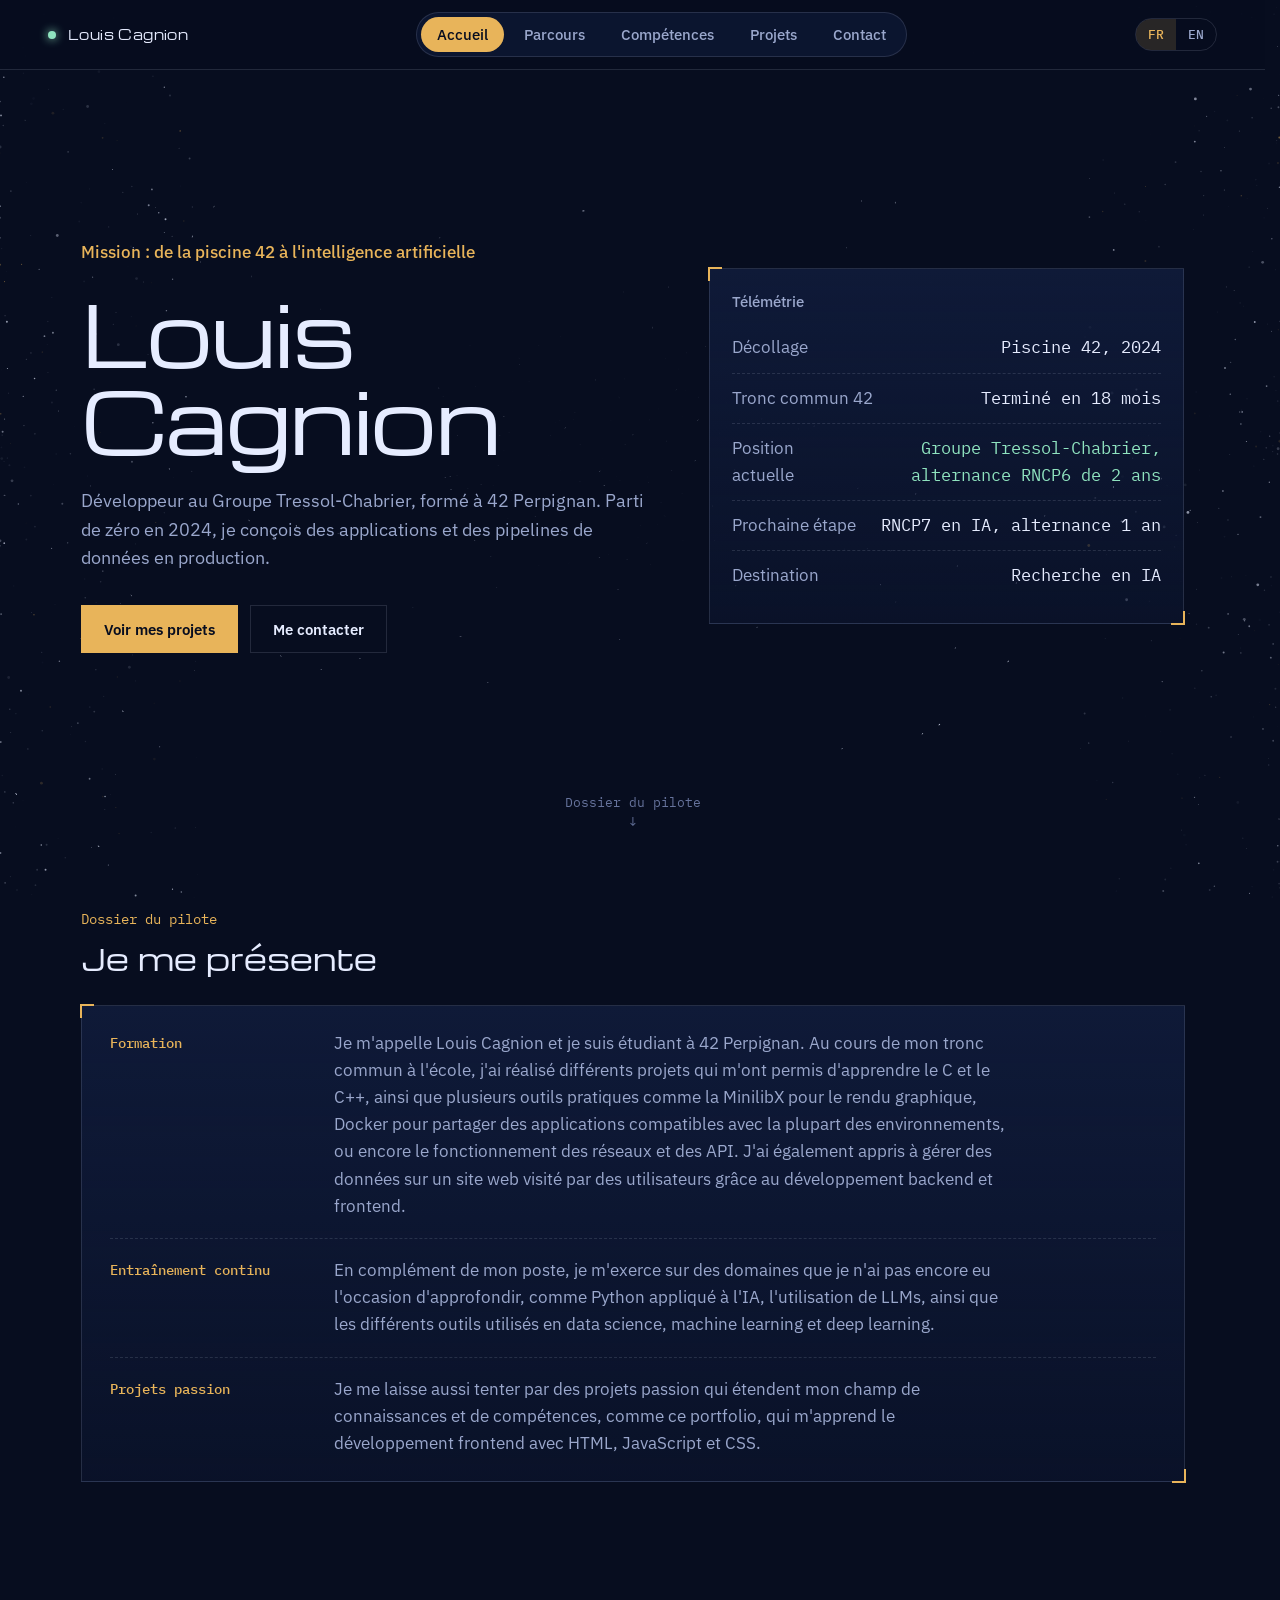
==== index.html @ b337ce07 "Show an error when the site's JavaScript modules fail to load The crash test of S5b found the page s" ====
<!DOCTYPE html>
<html lang="fr">
<head>
    <meta charset="UTF-8">
    <meta name="viewport" content="width=device-width, initial-scale=1.0">
    <title>Louis Cagnion Portfolio</title>
    <meta name="description" content="Portfolio de Louis Cagnion, développeur au Groupe Tressol-Chabrier formé à 42 Perpignan : parcours, compétences, projets et contact.">
    <link rel="icon" href="assets/favicon.svg" type="image/svg+xml">
    <link rel="preconnect" href="https://fonts.googleapis.com">
    <link rel="preconnect" href="https://fonts.gstatic.com" crossorigin>
    <link rel="stylesheet"
        href="https://fonts.googleapis.com/css2?family=Michroma&family=IBM+Plex+Sans:wght@400;500;600&family=IBM+Plex+Mono:wght@400;500;600;700&display=swap">
    <link rel="stylesheet" href="css/tokens.css">
    <link rel="stylesheet" href="css/layout.css">
    <link rel="stylesheet" href="css/home.css">
</head>
<script src="js/boot-guard.js" defer></script>
<script type="module" src="js/main.js" defer></script>
<body>
    <canvas id="sky" aria-hidden="true"></canvas>
    <header class="bar">
        <a class="brand" href="#home" data-go="home">
            <i aria-hidden="true"></i>Louis Cagnion
        </a>
        <nav class="nav" aria-label="Sections"></nav>
        <div class="lang" role="group" aria-label="Langue">
            <button type="button" data-lang="fr" aria-pressed="true">FR</button>
            <button type="button" data-lang="en" aria-pressed="false">EN</button>
        </div>
    </header>
    <section class="status-screen" id="status" data-state="loading" role="status"
        aria-live="polite">
        <div class="status hud">
            <h2 id="status-title" tabindex="-1">Louis Cagnion</h2>
            <p id="status-message">Tentative de connexion avec le pilote…</p>
            <noscript>
                <p>
                    Ce portfolio a besoin de JavaScript pour s'afficher : active-le, puis
                    recharge la page.
                </p>
            </noscript>
            <div class="status-bar" aria-hidden="true"><i></i></div>
            <div class="status-actions">
                <button type="button" class="btn primary" data-action="retry">
                    Réessayer
                </button>
                <button type="button" class="btn" data-action="switch-lang">
                    Voir le site en anglais
                </button>
            </div>
        </div>
        <template data-lang="fr">
            <p data-key="loading">Tentative de connexion avec le pilote…</p>
            <p data-key="errors.title">
                Le centre de contrôle n'a pas pu établir la connexion avec le pilote
            </p>
            <p data-key="errors.network">
                L'intrication quantique devait être instantanée, mais quelqu'un a regardé le
                pilote et tout s'est effondré. Vérifie ta connexion, puis réessaie.
            </p>
            <p data-key="errors.timeout">
                Le délai de chargement est dépassé. Réessaie dans un instant.
            </p>
            <p data-key="errors.http">
                Nos particules intriquées se sont emmêlées : le pilote a reçu un chat à la fois
                mort et vivant au lieu du site (code {status}).
            </p>
            <p data-key="errors.json">Le fichier de contenu est invalide (JSON illisible).</p>
            <p data-key="errors.schema">
                Le contenu est incomplet : le champ {path} est manquant ou invalide.
            </p>
            <p data-key="errors.unexpected">
                L'intrication quantique a tenté de se faire avec les particules d'une autre
                ligne temporelle. Réessaie.
            </p>
            <p data-key="errors.boot">L'intrication quantique s'est rompue.</p>
            <p data-key="errors.retry">Réessayer</p>
            <p data-key="errors.langSwitch">Voir le site en anglais</p>
        </template>
        <template data-lang="en">
            <p data-key="loading">Attempting to connect with the pilot…</p>
            <p data-key="errors.title">
                Mission control could not establish the connection with the pilot
            </p>
            <p data-key="errors.network">
                Quantum entanglement was supposed to be instant, but someone looked at the
                pilot and everything collapsed. Check your connection, then try again.
            </p>
            <p data-key="errors.timeout">Loading timed out. Try again in a moment.</p>
            <p data-key="errors.http">
                Our entangled particles got tangled up: the pilot received a cat both dead and
                alive instead of the site (code {status}).
            </p>
            <p data-key="errors.json">The content file is invalid (unreadable JSON).</p>
            <p data-key="errors.schema">
                The content is incomplete: the field {path} is missing or invalid.
            </p>
            <p data-key="errors.unexpected">
                Quantum entanglement tried to form with particles from another timeline.
                Try again.
            </p>
            <p data-key="errors.boot">Quantum entanglement has been broken.</p>
            <p data-key="errors.retry">Retry</p>
            <p data-key="errors.langSwitch">View the site in French</p>
        </template>
    </section>
    <main>
        <section class="view" id="home"></section>
        <section class="view" id="journey"></section>
        <section class="view" id="skills"></section>
        <section class="view" id="projects"></section>
        <section class="view" id="contact"></section>
    </main>
    <div class="flash" aria-hidden="true"></div>
    <nav class="tabbar" aria-label="Sections"></nav>
    <div class="sheet-bg" id="sheetBg" hidden></div>
    <aside class="sheet" id="sheet" role="dialog" aria-modal="true" aria-labelledby="sTitle"
        hidden inert>
        <button type="button" class="close" id="close" aria-label="Fermer">&#215;</button>
        <span class="cat" id="sCat"></span>
        <h3 id="sTitle"></h3>
        <ul class="tags" id="sTags"></ul>
        <div class="body" id="sBody"></div>
    </aside>
    <svg class="lens" width="0" height="0" aria-hidden="true" focusable="false">
        <filter id="fov" x="0" y="0" width="1" height="1" primitiveUnits="objectBoundingBox"
            color-interpolation-filters="sRGB">
            <feImage id="fovMap" x="0" y="0" width="1" height="1" preserveAspectRatio="none"
                result="map"/>
            <feDisplacementMap id="fovDisp" in="SourceGraphic" in2="map" scale="0"
                xChannelSelector="R" yChannelSelector="G"/>
        </filter>
    </svg>
</body>
</html>
---- css/tokens.css ----
/*
Jetons de design du site : seule source des couleurs, polices, rayons, empilements, ombres,
courbes et durées des feuilles de style. Valeurs relevées dans la maquette validée
(docs/design-checklist.md, section 1).
*/

:root {
  /* ───── Couleurs ───── */
  --void: #070d1f;
  --panel: #0f1a38;
  --line: rgba(220, 230, 255, 0.13);
  --text: #e6ecff;
  --dim: #9aa7cc;
  --faint: #66739c;
  --accent: #e8b45a;
  --accent-ink: #070d1f;
  --accent-soft: rgba(232, 180, 90, 0.15);
  --accent-hover: #f6d08f;
  --accent-edge: rgba(232, 180, 90, 0.55);
  --live: #8fe3bf;
  --star: 230, 236, 255;
  --scrim: rgba(0, 0, 0, 0.55);

  /* ───── Couleurs de décor ───── */
  --label-bg: rgba(9, 16, 38, 0.92);
  --orbit: rgba(220, 230, 255, 0.12);
  --link: rgba(230, 236, 255, 0.24);
  --link-sel: rgba(230, 236, 255, 0.35);
  --trail: #ffc56b;
  --groove: rgba(70, 45, 10, 0.35);
  --groove-lit: rgba(255, 235, 180, 0.85);
  --engrave: rgba(80, 52, 14, 0.75);
  --engrave-text: rgba(80, 52, 14, 0.85);
  --arc-ink: #3b2507;
  --arc-halo: rgba(255, 240, 200, 0.55);
  --lava: #ff7a2a;

  /* ───── Polices ───── */
  --display: "Michroma", system-ui, sans-serif;
  --sans: "IBM Plex Sans", system-ui, sans-serif;
  --mono: "IBM Plex Mono", ui-monospace, monospace;

  /* ───── Espacements et rayons (--bar-h : repli, remplacé par la hauteur mesurée) ───── */
  --gutter: clamp(16px, 4vw, 48px);
  --content-max: 1200px;
  --bar-h: 61px;
  --radius-pill: 999px;
  --radius-tabbar: 22px;
  --radius-tab: 16px;
  --radius-label: 4px;

  /* ───── Empilement (--z-status : écran de chargement, entre le contenu et le saut) ───── */
  --z-sky: 0;
  --z-main: 1;
  --z-status: 2;
  --z-warp: 3;
  --z-flash: 4;
  --z-bar: 5;
  --z-tabbar: 6;
  --z-scrim: 20;
  --z-sheet: 21;

  /* ───── Ombres et flous ───── */
  --blur: 12px;
  --blur-strong: 14px;
  --shadow-disc: 0 20px 40px rgba(0, 0, 0, 0.6);
  --glow-disc: 0 0 18px rgba(232, 180, 90, 0.45);
  --glow-ship: 0 0 4px rgba(232, 180, 90, 0.6);
  --glow-stop: 0 0 6px rgba(232, 180, 90, 0.55);
  --glow-planet: 0 0 8px rgba(232, 180, 90, 0.8);
  --glow-sun: 0 0 10px rgba(232, 180, 90, 0.6);
  --glow-live: 0 0 10px var(--live);

  /* ───── Courbes et durées ───── */
  --ease-inout: cubic-bezier(.65, 0, .35, 1);
  --ease-out: cubic-bezier(.2, .8, .2, 1);
  --ease-in: cubic-bezier(.5, 0, .75, .4);
  --dur-fast: 0.2s;
  --dur: 0.3s;
  --dur-slow: 0.5s;
  --dur-link: 0.25s;
  --dur-sheet: 0.45s;
  --dur-height: 0.7s;
  --dur-warp-in: 0.55s;
  --dur-warp-out: 0.45s;
  --dur-sweep: 1.4s;
  --dur-blink: 2.4s;
}
---- css/layout.css ----
/*
Mise en page commune : base, barre (marque, pilule, bascule de langue), rubriques, panneau HUD,
boutons, liens en ligne, écran de chargement et d'erreur, barre d'onglets du bas, ciel, flash
et saut en hyperespace.
Valeurs : maquette validée (docs/design/prototype/prototype.template.html) et variante Console
de docs/design/prototype/status-variants.html. Points de rupture : BREAKPOINTS de
js/core/dom.js.
*/

/* ───── Base ───── */
*,
*::before,
*::after {
  box-sizing: border-box;
}

html {
  scrollbar-gutter: stable;
  scroll-padding-top: calc(var(--bar-h) + 8px);
  scroll-padding-bottom: 88px;
}

body {
  margin: 0;
  background: var(--void);
  color: var(--text);
  font-family: var(--sans);
  font-size: 1.0625rem;
  line-height: 1.6;
}

:focus-visible {
  outline: 2px solid var(--accent);
  outline-offset: 3px;
}

h1 {
  font-family: var(--display);
  font-weight: 400;
  font-size: clamp(2.3rem, 6.6vw, 5.2rem);
  line-height: 1.04;
  letter-spacing: -0.01em;
  margin: 0 0 26px;
}

h2 {
  font-family: var(--display);
  font-weight: 400;
  font-size: clamp(1.3rem, 3vw, 1.9rem);
  margin: 56px 0 8px;
  overflow-wrap: break-word;
}

/* ───── Barre du haut ───── */
.bar {
  position: sticky;
  top: 0;
  z-index: var(--z-bar);
  display: flex;
  align-items: center;
  justify-content: space-between;
  gap: 24px;
  padding: 12px var(--gutter);
  background: color-mix(in srgb, var(--void) 82%, transparent);
  backdrop-filter: blur(var(--blur));
  -webkit-backdrop-filter: blur(var(--blur));
  border-bottom: 1px solid var(--line);
}

.brand {
  display: flex;
  align-items: center;
  gap: 12px;
  font-family: var(--display);
  font-size: 0.82rem;
  color: var(--text);
  text-decoration: none;
  letter-spacing: 0.03em;
}

.brand i {
  width: 8px;
  height: 8px;
  border-radius: 50%;
  background: var(--live);
  box-shadow: var(--glow-live);
  animation: blink var(--dur-blink) infinite;
}

@keyframes blink {
  50% {
    opacity: 0.35;
  }
}

/* Pilule : la pastille .pill glisse sous l'onglet actif (mesuré par js/ui/nav.js). */
.nav {
  position: relative;
  display: flex;
  gap: 4px;
  padding: 4px;
  border: 1px solid var(--line);
  border-radius: var(--radius-pill);
  background: color-mix(in srgb, var(--panel) 70%, transparent);
}

.nav button {
  position: relative;
  z-index: 1;
  border: 0;
  background: none;
  color: var(--dim);
  font: 500 0.92rem var(--sans);
  padding: 8px 16px;
  border-radius: var(--radius-pill);
  cursor: pointer;
  transition: color var(--dur);
}

@media (hover: hover) {
  .nav button:hover {
    color: var(--text);
  }
}

.nav button[aria-current="page"] {
  color: var(--accent-ink);
}

.nav .pill {
  position: absolute;
  top: 4px;
  bottom: 4px;
  border-radius: var(--radius-pill);
  background: var(--accent);
  transition: left var(--dur-slow) var(--ease-inout), width var(--dur-slow) var(--ease-inout);
}

.lang {
  display: flex;
  border: 1px solid var(--line);
  border-radius: var(--radius-pill);
  overflow: hidden;
}

.lang button {
  border: 0;
  background: none;
  color: var(--dim);
  font: 500 0.8rem var(--mono);
  padding: 7px 12px;
  cursor: pointer;
  transition: color var(--dur);
}

/* Le groupe rogne son contenu (overflow: hidden) : l'anneau de focus passe à l'intérieur. */
.lang button:focus-visible {
  outline-offset: -3px;
}

@media (hover: hover) {
  .lang button:hover {
    color: var(--text);
  }
}

.lang button[aria-pressed="true"] {
  background: var(--accent-soft);
  color: var(--accent);
}

/* ───── Rubriques ───── */
main {
  position: relative;
  z-index: var(--z-main);
  max-width: var(--content-max);
  margin: 0 auto;
  padding: 0 var(--gutter) 120px;
}

.view {
  display: none;
}

/* flow-root : la marge haute du premier enfant ne fusionne plus avec celle de la rubrique,
elle reste la même au repos et pendant le saut (rubrique en position: absolute). */
.view.on {
  display: flow-root;
}

.lede {
  color: var(--dim);
  margin: 0 0 28px;
  max-width: 60ch;
}

.body,
.lede {
  overflow-wrap: anywhere;
}

.body strong {
  color: var(--text);
  font-weight: 600;
}

.body a,
.lede a {
  color: var(--accent);
  text-decoration: none;
  background: linear-gradient(currentColor, currentColor) 0 100% / 100% 1px no-repeat;
  padding-bottom: 1px;
  transition: background-size var(--dur-link), color var(--dur-fast);
}

.body a:focus-visible,
.lede a:focus-visible {
  background-size: 100% 2px;
  color: var(--accent-hover);
}

@media (hover: hover) {
  .body a:hover,
  .lede a:hover {
    background-size: 100% 2px;
    color: var(--accent-hover);
  }
}

/* ───── Panneau HUD : deux coins or, en haut à gauche et en bas à droite ───── */
.hud {
  position: relative;
  border: 1px solid var(--line);
  background: linear-gradient(var(--panel), color-mix(in srgb, var(--panel) 40%, transparent));
}

.hud::before,
.hud::after {
  content: "";
  position: absolute;
  width: 14px;
  height: 14px;
  border: 2px solid var(--accent);
  pointer-events: none;
}

.hud::before {
  top: -2px;
  left: -2px;
  border-right: 0;
  border-bottom: 0;
}

.hud::after {
  bottom: -2px;
  right: -2px;
  border-left: 0;
  border-top: 0;
}

/* ───── Boutons ───── */
.btn {
  padding: 13px 22px;
  font: 600 0.95rem var(--sans);
  border: 1px solid var(--line);
  color: var(--text);
  background: none;
  cursor: pointer;
  transition: border-color var(--dur-fast), transform var(--dur-fast);
  overflow-wrap: break-word;
}

.btn.primary {
  background: var(--accent);
  border-color: var(--accent);
  color: var(--accent-ink);
}

@media (hover: hover) {
  .btn:hover {
    transform: translateY(-2px);
  }

  .btn:not(.primary):hover {
    border-color: var(--accent);
  }
}

.btn:active {
  transform: translateY(0);
}

.btn:not(.primary):active {
  border-color: var(--accent);
}

/* ───── Chargement et erreur (#status) : visible avant le JS, masqué une fois prêt ───── */
.status-screen {
  position: fixed;
  inset: var(--bar-h) 0 0;
  z-index: var(--z-status);
  display: grid;
  place-items: center;
  padding: 24px 0;
  overflow-y: auto;
  background: var(--void);
}

.status-screen[data-state="ready"] {
  display: none;
}

body:has(> .status-screen:not([data-state="ready"])) :is(.nav, .tabbar) {
  visibility: hidden;
}

.status {
  width: min(34rem, 100% - 2 * var(--gutter));
  padding: 28px;
}

.status :is(h2, h3) {
  font: 400 1.15rem var(--display);
  margin: 0 0 10px;
  overflow-wrap: break-word;
}

.status p {
  color: var(--dim);
  margin: 0;
  overflow-wrap: anywhere;
}

.status code {
  font-family: var(--mono);
  color: var(--text);
}

.status-bar {
  position: relative;
  height: 3px;
  margin-top: 18px;
  overflow: hidden;
  background: var(--line);
}

.status-bar i {
  position: absolute;
  inset: 0;
  width: 35%;
  background: var(--accent);
  animation: sweep var(--dur-sweep) var(--ease-inout) infinite;
}

[data-state="error"] .status-bar i {
  width: 100%;
  animation: none;
  background: repeating-linear-gradient(90deg, var(--accent) 0 14px, transparent 14px 22px);
  opacity: 0.55;
}

@keyframes sweep {
  from {
    transform: translateX(-100%);
  }

  to {
    transform: translateX(290%);
  }
}

.status-actions {
  display: flex;
  flex-wrap: wrap;
  gap: 12px;
  margin-top: 22px;
}

[data-state="loading"] .status-actions {
  display: none;
}

.status-actions .btn {
  min-height: 44px;
  padding-top: 11px;
  padding-bottom: 11px;
}

/* Panneau « contenu indisponible » d'une rubrique : à 32 px du chapeau (sa marge haute
l'emporte sur celle du chapeau) et jamais plus large que la colonne. */
.view .status {
  width: min(34rem, 100%);
  margin: 32px 0 0;
}

/* Sans JavaScript : seul le message du <noscript> reste ; la bascule, inerte, disparaît. */
@media (scripting: none) {
  #status-message,
  .status-bar,
  .lang {
    display: none;
  }
}

/* ───── Barre d'onglets du bas (880 px et moins, à la place de la pilule) ───── */
.tabbar {
  display: none;
}

@media (max-width: 55em) {
  .nav {
    display: none;
  }

  .tabbar {
    display: grid;
    grid-template-columns: repeat(5, 1fr);
    position: fixed;
    left: 10px;
    right: 10px;
    bottom: 10px;
    z-index: var(--z-tabbar);
    padding: 6px;
    border-radius: var(--radius-tabbar);
    border: 1px solid var(--line);
    background: color-mix(in srgb, var(--panel) 90%, transparent);
    backdrop-filter: blur(var(--blur-strong));
    -webkit-backdrop-filter: blur(var(--blur-strong));
  }

  .tabbar button {
    display: grid;
    justify-items: center;
    gap: 2px;
    border: 0;
    background: none;
    color: var(--dim);
    font: 500 0.68rem var(--sans);
    padding: 6px 0;
    border-radius: var(--radius-tab);
    cursor: pointer;
    transition: color var(--dur);
  }

  .tabbar svg {
    width: 20px;
    height: 20px;
  }

  .tabbar button[aria-current="page"] {
    color: var(--accent);
    background: var(--accent-soft);
  }
}

@media (max-width: 55em) and (hover: hover) {
  .tabbar button:not([aria-current="page"]):hover {
    color: var(--text);
  }
}

/* ───── Ciel (js/ui/starfield.js) et flash du saut ───── */
#sky {
  position: fixed;
  inset: 0;
  z-index: var(--z-sky);
  width: 100%;
  height: 100%;
}

.flash {
  position: fixed;
  inset: 0;
  z-index: var(--z-flash);
  pointer-events: none;
  opacity: 0;
  background: radial-gradient(circle, rgba(var(--star), 0.22), transparent 60%);
  transition: opacity var(--dur);
}

.flash.on {
  opacity: 1;
}

.lens {
  position: absolute;
}

/* ───── Saut en hyperespace (js/core/router.js) : main devient une scène fixe, courbée par
#fov ; les deux rubriques y gardent leur place à l'écran (--warp-* mesurées) ───── */
html[data-warp] main {
  position: fixed;
  inset: 0;
  z-index: var(--z-warp);
  max-width: none;
  margin: 0;
  padding: 0;
  overflow: hidden;
  pointer-events: none;
  filter: url(#fov);
}

html[data-warp] main > .view.on {
  --top: var(--bar-h);
  position: absolute;
  top: var(--top);
  left: var(--warp-left);
  width: var(--warp-width);
  transform-origin: calc(var(--warp-cx) - var(--warp-left)) calc(var(--warp-cy) - var(--top));
}

html[data-warp] main > .view.leave {
  --top: var(--warp-top);
}

/* Saut avant : la rubrique de départ passe devant, celle d'arrivée grandit depuis le fond. */
html[data-warp="forward"] .view.leave {
  z-index: 2;
  animation: warp-out-forward var(--dur-warp-out) var(--ease-in) both;
}

html[data-warp="forward"] .view.enter {
  z-index: 1;
  animation: warp-in-forward var(--dur-warp-in) var(--ease-out) var(--dur-warp-out) both;
}

/* Saut arrière : la rubrique de départ recule, celle d'arrivée arrive de devant. */
html[data-warp="backward"] .view.leave {
  z-index: 1;
  animation: warp-out-backward var(--dur-warp-out) var(--ease-in) both;
}

html[data-warp="backward"] .view.enter {
  z-index: 2;
  animation: warp-in-backward var(--dur-warp-in) var(--ease-out) var(--dur-warp-out) both;
}

@keyframes warp-out-forward {
  to {
    opacity: 0;
    transform: scale(1.7);
  }
}

@keyframes warp-in-forward {
  from {
    opacity: 0;
    transform: scale(0.55);
  }
}

@keyframes warp-out-backward {
  to {
    opacity: 0;
    transform: scale(0.55);
  }
}

@keyframes warp-in-backward {
  from {
    opacity: 0;
    transform: scale(1.7);
  }
}

/* ───── Mouvement réduit : ni boucle décorative ni transition ───── */
@media (prefers-reduced-motion: reduce) {
  *,
  *::before,
  *::after {
    animation: none !important;
    transition: none !important;
  }
}
---- css/home.css ----
/*
Accueil : mission, nom, accroche, appels, télémétrie, repère du dossier et dossier du pilote.
Valeurs : maquette validée (docs/design/prototype/prototype.template.html:63-95 et 300-302).
Les titres, .btn et .hud viennent de css/layout.css. Chargée après lui par index.html.
*/

/* ───── Accueil : deux colonnes, une seule à 880 px et moins ───── */
.hero {
  display: grid;
  grid-template-columns: minmax(0, 1.1fr) minmax(0, 0.9fr);
  gap: 48px;
  align-items: center;
  min-height: calc(100vh - 180px);
  padding-top: 32px;
}

@media (max-width: 55em) {
  .hero {
    grid-template-columns: minmax(0, 1fr);
    min-height: auto;
    gap: 32px;
  }
}

.mission {
  color: var(--accent);
  font-weight: 500;
  margin: 0 0 22px;
  overflow-wrap: anywhere;
}

.hero h1 {
  overflow-wrap: anywhere;
}

.pitch {
  max-width: 33em;
  color: var(--dim);
  font-size: 1.12rem;
  margin: 0 0 32px;
  overflow-wrap: anywhere;
}

.ctas {
  display: flex;
  flex-wrap: wrap;
  gap: 12px;
}

/* ───── Télémétrie ───── */
.telemetry {
  padding: 22px;
}

.telemetry h3 {
  font: 500 0.95rem var(--sans);
  color: var(--dim);
  margin: 0 0 12px;
  overflow-wrap: anywhere;
}

.rows {
  margin: 0;
}

.rows div {
  display: flex;
  justify-content: space-between;
  gap: 16px;
  padding: 11px 0;
  border-bottom: 1px dashed var(--line);
}

.rows div:last-child {
  border-bottom: 0;
}

.rows dt {
  color: var(--dim);
  max-width: 50%;
  overflow-wrap: break-word;
}

.rows dd {
  min-width: 0;
  margin: 0;
  font-family: var(--mono);
  text-align: right;
  overflow-wrap: anywhere;
}

.rows dd.live {
  color: var(--live);
}

/* ───── Repère : invite à défiler, s'efface quand le dossier est à l'écran ───── */
.cue {
  display: flex;
  flex-direction: column;
  align-items: center;
  gap: 2px;
  width: max-content;
  max-width: 100%;
  margin: 4px auto 0;
  text-align: center;
  overflow-wrap: anywhere;
  color: var(--faint);
  font: 400 0.8rem var(--mono);
  text-decoration: none;
  transition: color var(--dur-fast), opacity 0.4s, visibility 0s;
}

.cue.gone {
  opacity: 0;
  visibility: hidden;
  transition: opacity 0.4s, visibility 0s 0.4s;
}

.cue span {
  animation: cue 2s ease-in-out infinite;
}

@keyframes cue {
  50% {
    transform: translateY(4px);
  }
}

@media (hover: hover) {
  .cue:hover {
    color: var(--accent);
  }
}

.cue:focus-visible {
  color: var(--accent);
}

/* ───── Dossier du pilote : intitulé à gauche, texte à droite (une colonne à 700 px) ───── */
.kicker {
  font: 400 0.85rem var(--mono);
  color: var(--accent);
  margin: 80px 0 0;
  overflow-wrap: anywhere;
}

.dossier h2 {
  margin: 6px 0 22px;
  overflow-wrap: anywhere;
}

.dossier-body {
  margin: 0;
  padding: 6px 28px;
}

.dossier-body div {
  display: grid;
  grid-template-columns: 200px minmax(0, 1fr);
  gap: 24px;
  padding: 18px 0;
  border-bottom: 1px dashed var(--line);
}

.dossier-body div:last-child {
  border-bottom: 0;
}

.dossier-body dt {
  font: 500 0.85rem var(--mono);
  color: var(--accent);
  padding-top: 4px;
  overflow-wrap: anywhere;
}

.dossier-body dd {
  margin: 0;
  color: var(--dim);
  max-width: 68ch;
}

.dossier-body .body {
  margin: 0;
}

@media (max-width: 43.75em) {
  .dossier-body {
    padding: 4px 18px;
  }

  .dossier-body div {
    grid-template-columns: minmax(0, 1fr);
    gap: 4px;
  }
}
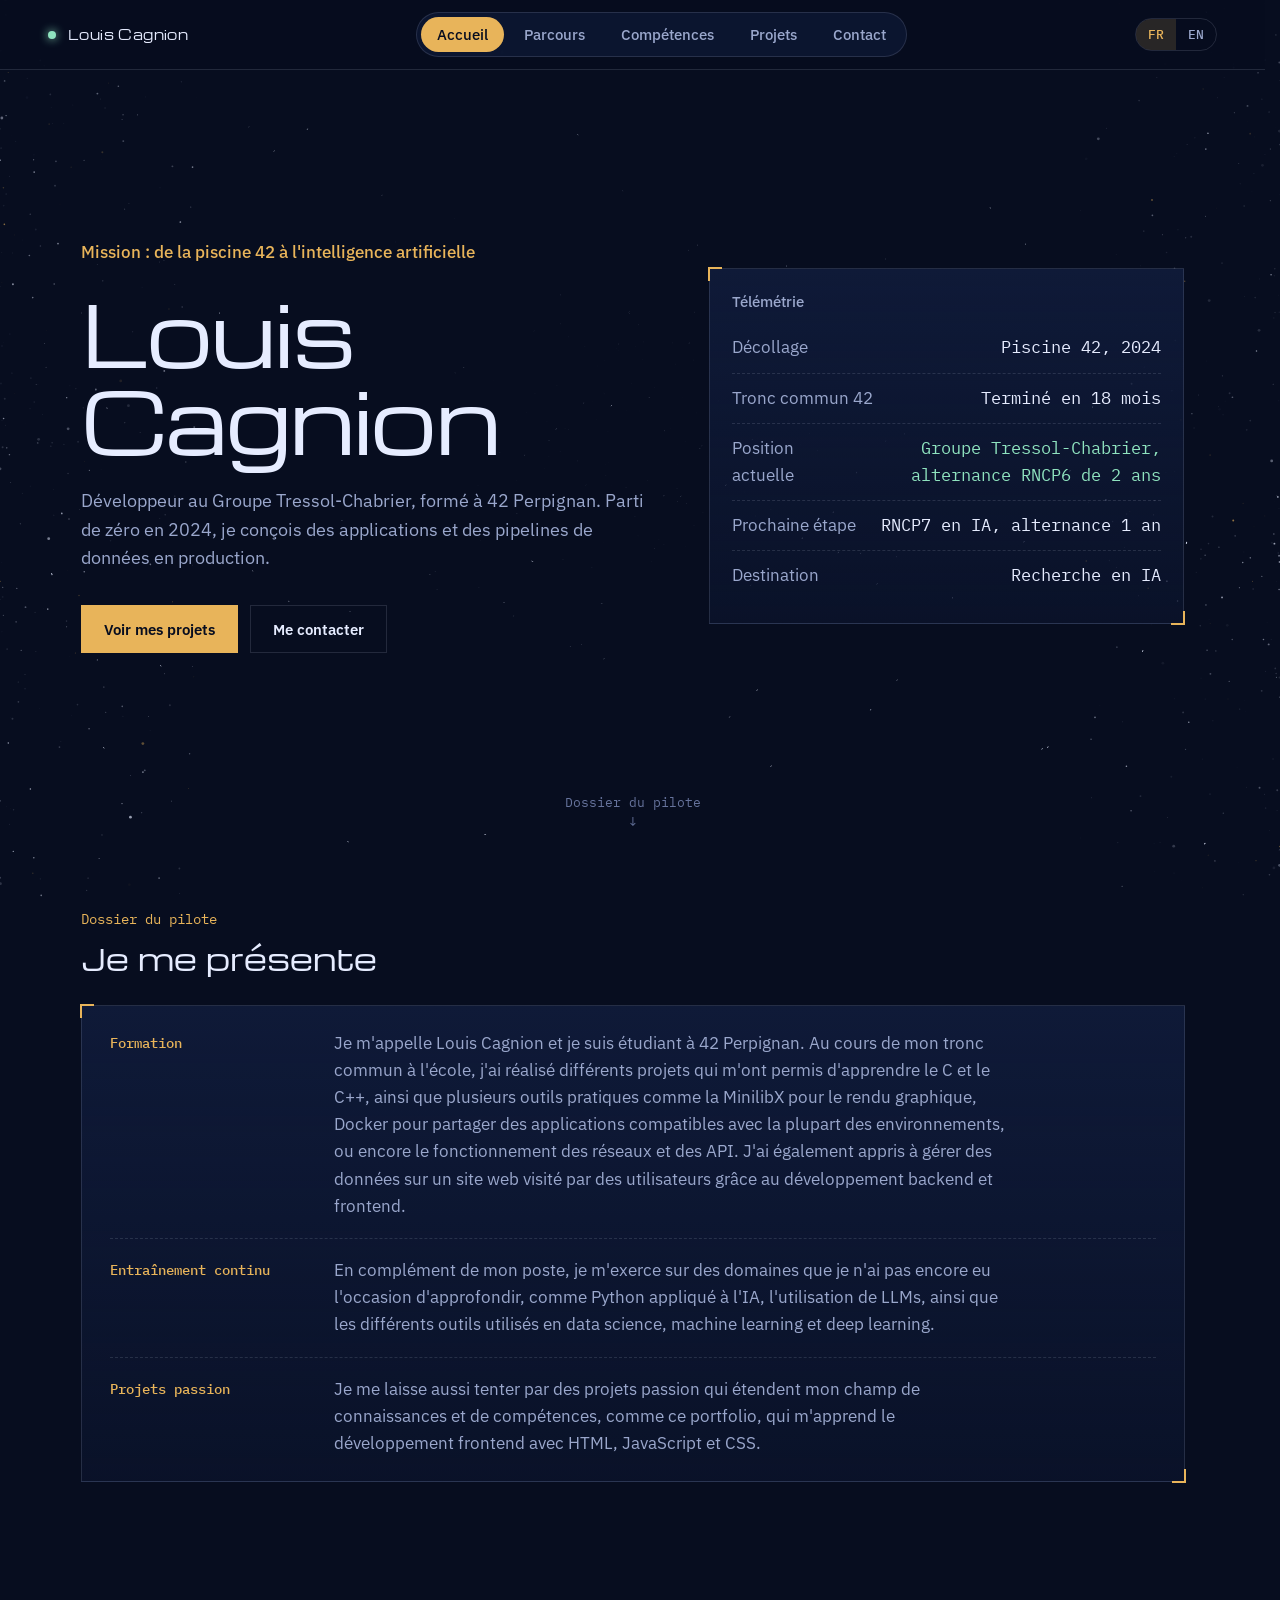
==== commit bc393699: "Build the journey section (S7, step 5) Add js/sections/journey.js, journey-art.js and css/journey.cs" ====
--- a/index.html
+++ b/index.html
@@ -13,6 +13,7 @@
     <link rel="stylesheet" href="css/tokens.css">
     <link rel="stylesheet" href="css/layout.css">
     <link rel="stylesheet" href="css/home.css">
+    <link rel="stylesheet" href="css/journey.css">
 </head>
 <script src="js/boot-guard.js" defer></script>
 <script type="module" src="js/main.js" defer></script>
--- a/css/tokens.css
+++ b/css/tokens.css
@@ -47,6 +47,7 @@
   --radius-pill: 999px;
   --radius-tabbar: 22px;
   --radius-tab: 16px;
+  --radius-lang: 10px;
   --radius-label: 4px;
 
   /* ───── Empilement (--z-status : écran de chargement, entre le contenu et le saut) ───── */
--- a/css/layout.css
+++ b/css/layout.css
@@ -76,9 +76,11 @@
   color: var(--text);
   text-decoration: none;
   letter-spacing: 0.03em;
+  min-width: 0; /* le nom se coupe sur deux lignes quand la place manque */
 }
 
 .brand i {
+  flex-shrink: 0; /* le point reste rond */
   width: 8px;
   height: 8px;
   border-radius: 50%;
@@ -138,6 +140,7 @@
 
 .lang {
   display: flex;
+  flex-shrink: 0;
   border: 1px solid var(--line);
   border-radius: var(--radius-pill);
   overflow: hidden;
@@ -451,11 +454,89 @@
     color: var(--accent);
     background: var(--accent-soft);
   }
+
+  /* Anneau à l'intérieur : les libellés touchent le bord de leur case jusqu'à 430 px. */
+  .tabbar button:focus-visible {
+    outline-offset: -3px;
+  }
 }
 
 @media (max-width: 55em) and (hover: hover) {
   .tabbar button:not([aria-current="page"]):hover {
     color: var(--text);
+  }
+}
+
+/* Sous 16.25em (260 px, 780 px à 300 %) : FR/EN en colonne, onglets en icônes seules, un seul
+mis en avant (focalisé, sinon courant ; survolé si l'appareil survole), à la largeur --lead-w
+et à la police --label-size de js/ui/nav.js ; les autres cases se partagent le reste. */
+@media (max-width: 16.25em) {
+  .lang {
+    flex-direction: column;
+    border-radius: var(--radius-lang);
+  }
+
+  .lang button {
+    padding: 5px 10px;
+  }
+
+  .tabbar {
+    display: flex;
+  }
+
+  .tabbar button {
+    flex: 1 1 0px;
+    grid-template-columns: minmax(0, 1fr);
+    align-content: center;
+    min-width: 0;
+    min-height: 50px;
+    overflow: hidden;
+    container-type: inline-size;
+    transition: flex var(--dur) var(--ease-out), color var(--dur), background var(--dur);
+  }
+
+  .tabbar svg {
+    width: min(1.25rem, 100cqi - 4px);
+    height: auto;
+    aspect-ratio: 1;
+  }
+
+  .tabbar span {
+    max-width: 100%;
+    overflow: hidden;
+    white-space: nowrap;
+    font-size: var(--label-size, 1em);
+    opacity: 0;
+    transition: opacity var(--dur);
+  }
+
+  .tabbar button:focus-visible,
+  .tabbar:not(:has(button:focus-visible)) button[aria-current="page"] {
+    flex: 0 0 var(--lead-w, auto);
+  }
+
+  .tabbar button:focus-visible span,
+  .tabbar:not(:has(button:focus-visible)) button[aria-current="page"] span {
+    opacity: 1;
+  }
+}
+
+/* Appareil qui survole : l'onglet survolé prend la mise en avant, les autres la perdent. */
+@media (max-width: 16.25em) and (hover: hover) {
+  .tabbar:has(button:hover) button:not(:hover) {
+    flex: 1 1 0px;
+  }
+
+  .tabbar:has(button:hover) button:not(:hover) span {
+    opacity: 0;
+  }
+
+  .tabbar button:hover {
+    flex: 0 0 var(--lead-w, auto);
+  }
+
+  .tabbar button:hover span {
+    opacity: 1;
   }
 }
 
--- a/css/journey.css
+++ b/css/journey.css
@@ -0,0 +1,343 @@
+/*
+Parcours : scène du trajet (tracé, escales, vaisseau), fiche de l'escale et flèches.
+Valeurs : maquette validée (docs/design/prototype/prototype.html:98-141 et 303-331). Les
+règles de fiche (.detail, .when, .count, .arrows) sont limitées à #journey : la fiche des
+compétences (S8) les reprendra. Chargée après css/layout.css par index.html.
+*/
+
+/* ───── Fiche de l'escale ───── */
+#journey .detail {
+  margin-top: 28px;
+  padding: 26px 28px;
+}
+
+#journey .detail header {
+  display: flex;
+  justify-content: space-between;
+  align-items: flex-start;
+  gap: 16px;
+}
+
+#journey .detail header > div:first-child {
+  min-width: 0;
+}
+
+#journey .detail h3 {
+  font-family: var(--display);
+  font-weight: 400;
+  font-size: 1.1rem;
+  margin: 0 0 4px;
+  line-height: 1.4;
+  overflow-wrap: break-word;
+}
+
+#journey .when {
+  font-family: var(--mono);
+  color: var(--accent);
+  font-size: 0.9rem;
+}
+
+#journey .count {
+  font-family: var(--mono);
+  color: var(--faint);
+  font-size: 0.8rem;
+  margin-left: 10px;
+}
+
+#journey .detail .body {
+  color: var(--dim);
+}
+
+/* ───── Flèches de la fiche (bureau) et de la scène (téléphone) ───── */
+#journey .arrows {
+  display: flex;
+  gap: 8px;
+  flex: none;
+}
+
+#journey :is(.arrows, .stage-arrows) button {
+  width: 44px;
+  height: 44px;
+  border: 1px solid var(--line);
+  background: color-mix(in srgb, var(--void) 60%, transparent);
+  color: var(--text);
+  font-size: 1.05rem;
+  cursor: pointer;
+}
+
+@media (hover: hover) {
+  #journey :is(.arrows, .stage-arrows) button:hover:not(:disabled) {
+    border-color: var(--accent);
+  }
+}
+
+#journey :is(.arrows, .stage-arrows) button:disabled {
+  opacity: 0.3;
+  cursor: default;
+}
+
+/* ───── Scène : tracé pointillé, part parcourue en or ───── */
+.jstage {
+  position: relative;
+}
+
+.traj {
+  display: block;
+  width: 100%;
+  height: auto;
+  overflow: visible;
+}
+
+.traj .track {
+  fill: none;
+  stroke: var(--line);
+  stroke-width: 2;
+  stroke-dasharray: 5 8;
+}
+
+.traj .done {
+  fill: none;
+  stroke: var(--accent);
+  stroke-width: 2.5;
+}
+
+/* ───── Escales ───── */
+.traj .wp {
+  cursor: pointer;
+}
+
+/* Anneau net sur la zone cliquable à la place du contour (checklist, focus des SVG). */
+.traj .wp:focus {
+  outline: none;
+}
+
+.traj .hit {
+  fill: transparent;
+}
+
+.traj .wp:focus-visible .hit {
+  stroke: var(--accent);
+  stroke-width: 2px;
+  vector-effect: non-scaling-stroke;
+}
+
+.traj .stop {
+  transition: opacity 0.4s, filter var(--dur);
+}
+
+.traj .wp.future .stop {
+  opacity: 0.65;
+}
+
+.traj .wp.dest .stop {
+  opacity: 1;
+}
+
+.traj .wp.sel .stop,
+.traj .wp:focus-visible .stop {
+  filter: brightness(1.25) drop-shadow(var(--glow-stop));
+}
+
+@media (hover: hover) {
+  .traj .wp:hover .stop {
+    filter: brightness(1.25) drop-shadow(var(--glow-stop));
+  }
+}
+
+.traj .wp text {
+  fill: var(--dim);
+  font: 500 14px var(--sans);
+  transition: opacity var(--dur);
+}
+
+.traj .wp text.y {
+  fill: var(--faint);
+  font: 400 12px var(--mono);
+}
+
+.traj .wp.sel text:not(.y) {
+  fill: var(--text);
+}
+
+.traj .pulse {
+  fill: none;
+  stroke: var(--live);
+  stroke-width: 2;
+  animation: stop-pulse 2s infinite;
+  transform-box: fill-box;
+  transform-origin: center;
+}
+
+@keyframes stop-pulse {
+  from {
+    transform: scale(1);
+    opacity: 0.9;
+  }
+
+  to {
+    transform: scale(3);
+    opacity: 0;
+  }
+}
+
+.traj .b-spin {
+  animation: body-spin 60s linear infinite;
+}
+
+.traj .b-drift {
+  transform-box: fill-box;
+  transform-origin: center;
+  animation: body-drift 9s ease-in-out infinite;
+}
+
+@keyframes body-spin {
+  to {
+    transform: rotate(360deg);
+  }
+}
+
+@keyframes body-drift {
+  50% {
+    transform: rotate(8deg) scale(1.06);
+    opacity: 0.85;
+  }
+}
+
+/* ───── Vaisseau et traînée ───── */
+.trail circle {
+  fill: var(--trail);
+}
+
+.ship-g {
+  filter: drop-shadow(var(--glow-ship));
+}
+
+.ship-g .flame {
+  opacity: 0.35;
+  transform-box: fill-box;
+  transform-origin: 100% 50%;
+  transition: opacity var(--dur);
+}
+
+.ship-g.thrust .flame {
+  opacity: 1;
+  animation: ship-flame 0.14s steps(2, end) infinite;
+}
+
+@keyframes ship-flame {
+  50% {
+    transform: scaleX(1.4);
+  }
+}
+
+.ship-g .hull {
+  animation: ship-bob 3.2s ease-in-out infinite;
+}
+
+@keyframes ship-bob {
+  50% {
+    transform: translateY(-1.2px);
+  }
+}
+
+/* Titre et flèches de la scène : téléphone seulement. */
+.jtitle,
+.stage-arrows {
+  display: none;
+}
+
+@media (max-width: 55em) {
+  #journey .detail {
+    padding: 22px 18px;
+  }
+}
+
+/* ───── 700 px et moins : caméra sur une courbe verticale, scène collante ───── */
+@media (max-width: 43.75em) {
+  .jstage {
+    position: sticky;
+    top: var(--bar-h);
+    height: 58svh;
+    overflow: hidden;
+  }
+
+  .jstage .traj {
+    position: absolute;
+    inset: 0;
+    height: 100%;
+  }
+
+  .traj.vertical .track {
+    stroke-width: calc(3px * var(--u, 1));
+  }
+
+  .traj.vertical .done {
+    stroke-width: calc(3.5px * var(--u, 1));
+  }
+
+  .traj.vertical .wp text {
+    font-size: calc(15px * var(--u, 1));
+    font-weight: 600;
+  }
+
+  .traj.vertical .wp text.y {
+    font-size: calc(12.5px * var(--u, 1));
+    font-weight: 400;
+  }
+
+  .traj.vertical .wp.sel text {
+    opacity: 0;
+  }
+
+  .jtitle {
+    display: block;
+    position: absolute;
+    left: 112px;
+    right: 62px;
+    top: 36%;
+    transform: translateY(-50%);
+    pointer-events: none;
+    transition: opacity var(--dur), transform var(--dur);
+  }
+
+  .jtitle.out {
+    opacity: 0;
+    transform: translateY(calc(-50% + 12px));
+  }
+
+  .jtitle b {
+    display: block;
+    font-family: var(--display);
+    font-weight: 400;
+    font-size: clamp(1.1rem, 6vw, 1.5rem);
+    line-height: 1.3;
+  }
+
+  .jtitle span {
+    font-family: var(--mono);
+    color: var(--accent);
+    font-size: 0.88rem;
+  }
+
+  .stage-arrows {
+    display: grid;
+    gap: 8px;
+    position: absolute;
+    right: 0;
+    top: 36%;
+    transform: translateY(-50%);
+  }
+
+  /* Fiche translucide remontée sur le bas de la scène. */
+  #journey .detail {
+    z-index: 1;
+    margin-top: -20svh;
+    background: color-mix(in srgb, var(--panel) 50%, transparent);
+    backdrop-filter: blur(var(--blur-strong));
+    -webkit-backdrop-filter: blur(var(--blur-strong));
+  }
+
+  #journey .detail .arrows {
+    display: none;
+  }
+}
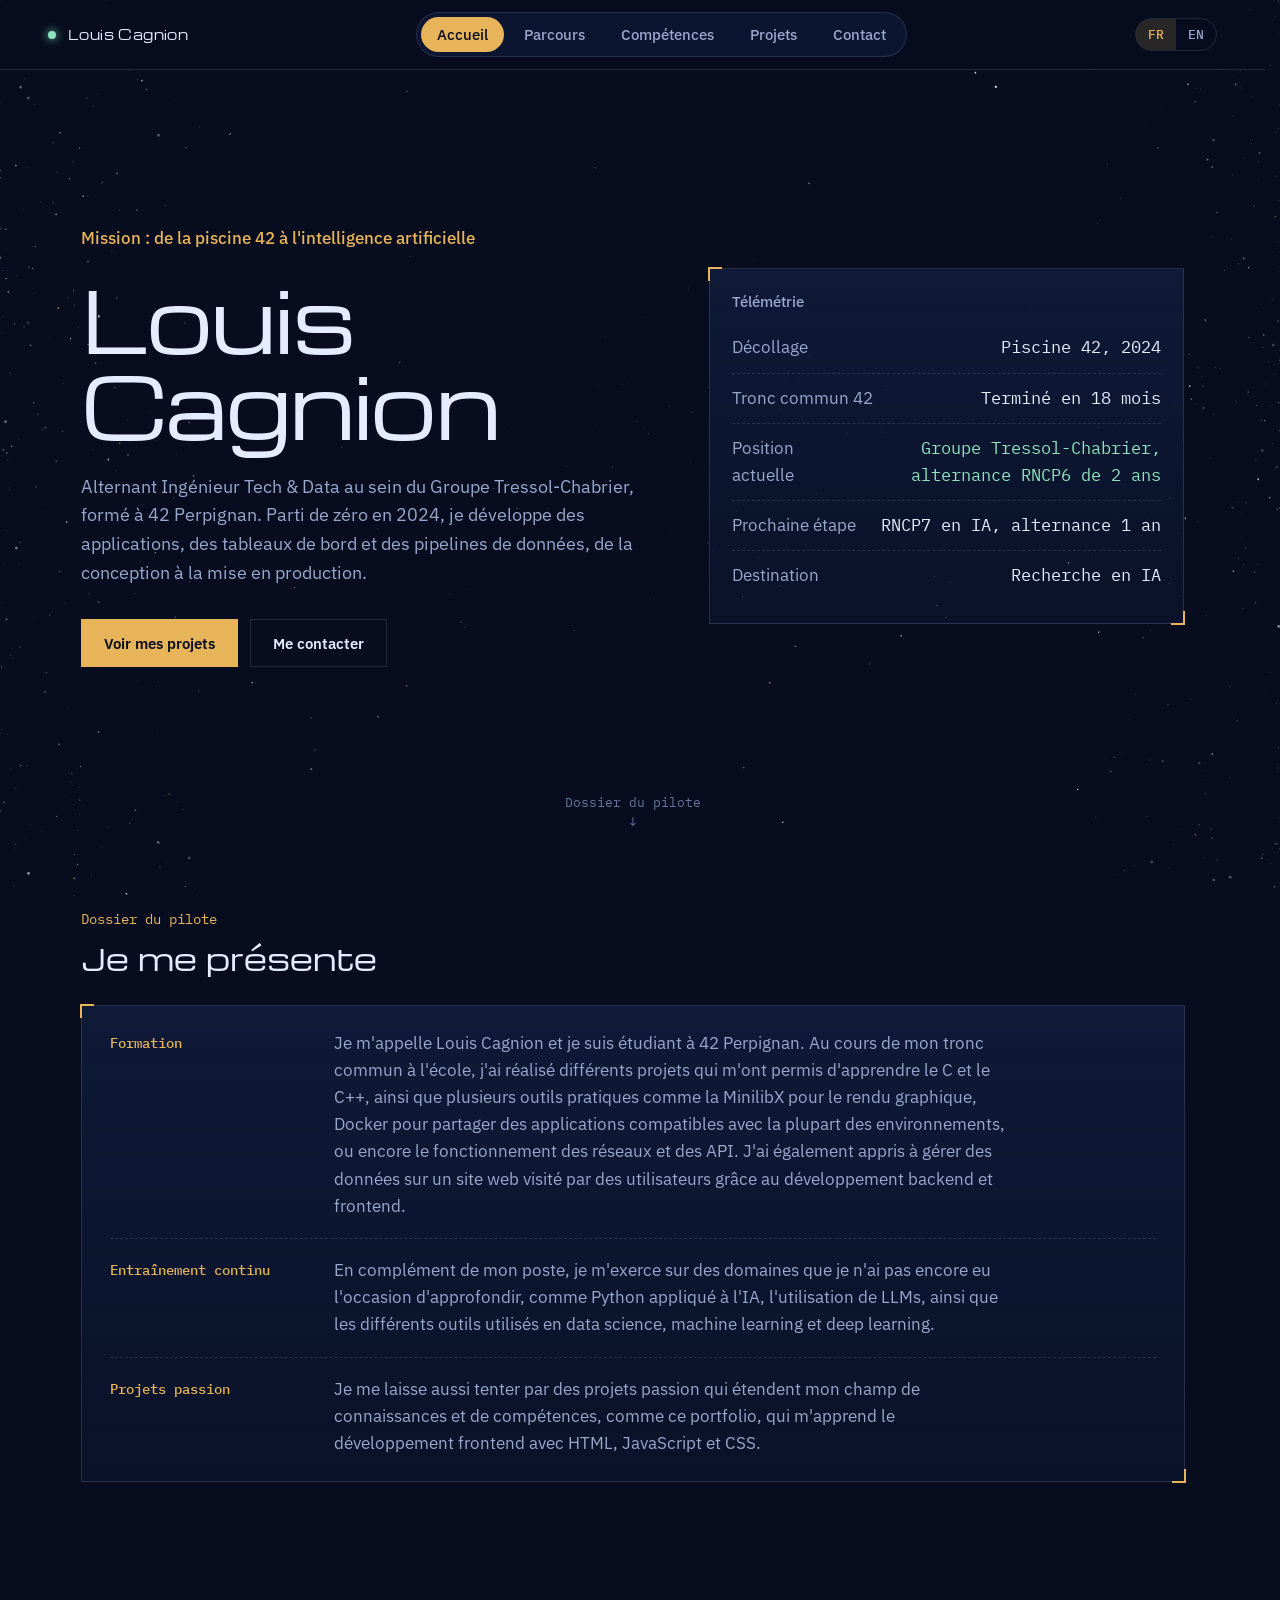
==== commit c416ebd7: "Add the S6.C1 project sheet module and its styles js/ui/sheet.js exports initSheet(doc): open, updat" ====
--- a/index.html
+++ b/index.html
@@ -14,6 +14,7 @@
     <link rel="stylesheet" href="css/layout.css">
     <link rel="stylesheet" href="css/home.css">
     <link rel="stylesheet" href="css/journey.css">
+    <link rel="stylesheet" href="css/projects.css">
 </head>
 <script src="js/boot-guard.js" defer></script>
 <script type="module" src="js/main.js" defer></script>
@@ -115,14 +116,14 @@
     <div class="flash" aria-hidden="true"></div>
     <nav class="tabbar" aria-label="Sections"></nav>
     <div class="sheet-bg" id="sheetBg" hidden></div>
-    <aside class="sheet" id="sheet" role="dialog" aria-modal="true" aria-labelledby="sTitle"
+    <div class="sheet" id="sheet" role="dialog" aria-modal="true" aria-labelledby="sTitle"
         hidden inert>
         <button type="button" class="close" id="close" aria-label="Fermer">&#215;</button>
         <span class="cat" id="sCat"></span>
         <h3 id="sTitle"></h3>
         <ul class="tags" id="sTags"></ul>
         <div class="body" id="sBody"></div>
-    </aside>
+    </div>
     <svg class="lens" width="0" height="0" aria-hidden="true" focusable="false">
         <filter id="fov" x="0" y="0" width="1" height="1" primitiveUnits="objectBoundingBox"
             color-interpolation-filters="sRGB">
--- a/css/tokens.css
+++ b/css/tokens.css
@@ -81,6 +81,7 @@
   --dur-slow: 0.5s;
   --dur-link: 0.25s;
   --dur-sheet: 0.45s;
+  --dur-scrim: 0.35s;
   --dur-height: 0.7s;
   --dur-warp-in: 0.55s;
   --dur-warp-out: 0.45s;
--- a/css/journey.css
+++ b/css/journey.css
@@ -35,13 +35,16 @@
   font-family: var(--mono);
   color: var(--accent);
   font-size: 0.9rem;
+  overflow-wrap: break-word;
 }
 
 #journey .count {
   font-family: var(--mono);
   color: var(--faint);
   font-size: 0.8rem;
-  margin-left: 10px;
+  /* L'espace du DOM, mesurée à 4,02 px dans la police du corps, complète l'écart de 10 px
+  de la maquette. */
+  margin-left: 6px;
 }
 
 #journey .detail .body {
@@ -148,6 +151,8 @@
   fill: var(--dim);
   font: 500 14px var(--sans);
   transition: opacity var(--dur);
+  -webkit-user-select: none;
+  user-select: none;
 }
 
 .traj .wp text.y {
@@ -204,6 +209,12 @@
 }
 
 /* ───── Vaisseau et traînée ───── */
+/* Le vaisseau à quai ne doit pas capter les clics de l'escale actuelle. */
+.ship-g,
+.trail {
+  pointer-events: none;
+}
+
 .trail circle {
   fill: var(--trail);
 }
@@ -289,20 +300,24 @@
     opacity: 0;
   }
 
+  /* Centré à 36 % de la scène, sans passer au-dessus de son bord haut (-0.36 * 58svh) :
+  un titre long déborde alors vers le bas. */
   .jtitle {
+    --lift: max(-50%, calc(-0.36 * 58svh));
     display: block;
     position: absolute;
     left: 112px;
     right: 62px;
     top: 36%;
-    transform: translateY(-50%);
+    transform: translateY(var(--lift));
     pointer-events: none;
+    overflow-wrap: anywhere;
     transition: opacity var(--dur), transform var(--dur);
   }
 
   .jtitle.out {
     opacity: 0;
-    transform: translateY(calc(-50% + 12px));
+    transform: translateY(calc(var(--lift) + 12px));
   }
 
   .jtitle b {
--- a/css/projects.css
+++ b/css/projects.css
@@ -0,0 +1,114 @@
+/*
+Projets : fiche d'un projet (voile et panneau). Valeurs : maquette validée
+(docs/design/prototype/prototype.template.html:228-235 et 312). Le CSS des systèmes
+viendra avec leurs feuilles. Chargée après css/journey.css par index.html.
+*/
+
+/* ───── Voile ───── */
+.sheet-bg {
+  position: fixed;
+  inset: 0;
+  z-index: var(--z-scrim);
+  background: var(--scrim);
+  opacity: 0;
+  pointer-events: none;
+  transition: opacity var(--dur-scrim);
+}
+
+.sheet-bg.open {
+  opacity: 1;
+  pointer-events: auto;
+}
+
+/* ───── Fiche : panneau à droite, feuille du bas à 880 px et moins ───── */
+.sheet {
+  position: fixed;
+  top: 0;
+  right: 0;
+  bottom: 0;
+  z-index: var(--z-sheet);
+  width: min(620px, 100%);
+  overflow-y: auto;
+  padding: 32px;
+  background: var(--panel);
+  border-left: 1px solid var(--line);
+  overflow-wrap: anywhere;
+  visibility: hidden;
+  transform: translateX(100%);
+  transition:
+    transform var(--dur-sheet) var(--ease-out),
+    visibility 0s linear var(--dur-sheet);
+}
+
+.sheet.open {
+  visibility: visible;
+  transform: none;
+  transition-delay: 0s;
+}
+
+@media (max-width: 55em) {
+  .sheet {
+    top: auto;
+    height: 88vh;
+    width: 100%;
+    border-left: 0;
+    border-top: 1px solid var(--line);
+    transform: translateY(100%);
+  }
+}
+
+/* Mouvement réduit, lu en JS (data-still) et en CSS : ouverture et fermeture directes. */
+.sheet[data-still],
+.sheet-bg[data-still] {
+  transition: none;
+}
+
+@media (prefers-reduced-motion: reduce) {
+  .sheet,
+  .sheet-bg {
+    transition: none;
+  }
+}
+
+.sheet .cat {
+  font: 400 0.85rem var(--mono);
+  color: var(--accent);
+}
+
+.sheet h3 {
+  font-family: var(--display);
+  font-weight: 400;
+  font-size: 1.25rem;
+  margin: 10px 0 16px;
+  line-height: 1.35;
+}
+
+.sheet .tags {
+  display: flex;
+  flex-wrap: wrap;
+  gap: 6px;
+  list-style: none;
+  padding: 0;
+  margin: 0 0 18px;
+}
+
+.sheet .tags li {
+  font: 400 0.8rem var(--mono);
+  padding: 3px 8px;
+  border: 1px solid var(--line);
+}
+
+.sheet .body {
+  color: var(--dim);
+}
+
+.close {
+  float: right;
+  width: 44px;
+  height: 44px;
+  border: 1px solid var(--line);
+  background: none;
+  color: var(--text);
+  font-size: 1.2rem;
+  cursor: pointer;
+}
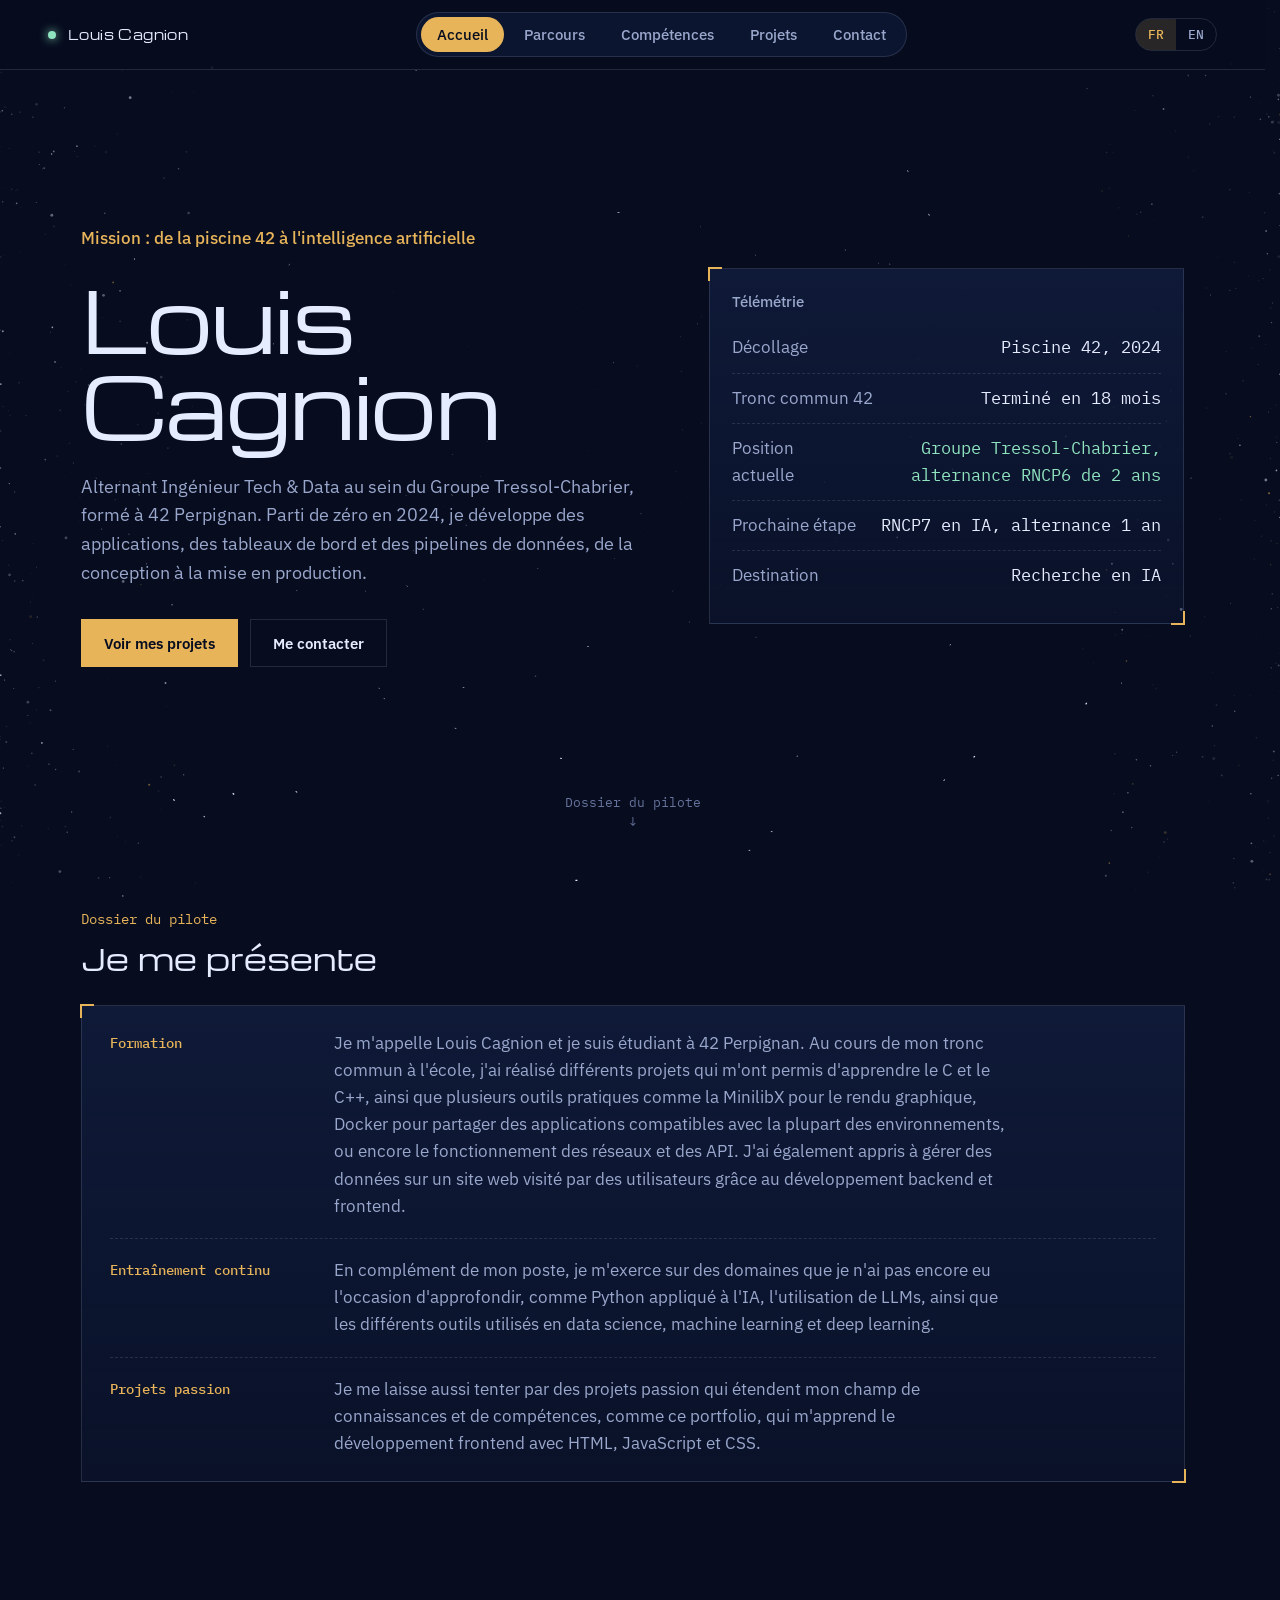
==== commit 816a0d1e: "Share the arrow, back button and body keyframe styles in panel.css (S8.C2) Moved out of journey.css " ====
--- a/index.html
+++ b/index.html
@@ -12,6 +12,7 @@
         href="https://fonts.googleapis.com/css2?family=Michroma&family=IBM+Plex+Sans:wght@400;500;600&family=IBM+Plex+Mono:wght@400;500;600;700&display=swap">
     <link rel="stylesheet" href="css/tokens.css">
     <link rel="stylesheet" href="css/layout.css">
+    <link rel="stylesheet" href="css/panel.css">
     <link rel="stylesheet" href="css/home.css">
     <link rel="stylesheet" href="css/journey.css">
     <link rel="stylesheet" href="css/projects.css">
--- a/css/panel.css
+++ b/css/panel.css
@@ -0,0 +1,71 @@
+/*
+Règles de panneau partagées : flèches (fiche et scène du Parcours, fiche des compétences),
+bouton retour et titre d'en-tête (Projets, Compétences), rotations des corps célestes.
+Chargée après css/layout.css et avant les feuilles de rubrique, qui gardent la priorité.
+*/
+
+/* ───── Flèches ───── */
+.arrows {
+  display: flex;
+  gap: 8px;
+  flex: none;
+}
+
+:is(.arrows, .stage-arrows) button {
+  width: 44px;
+  height: 44px;
+  border: 1px solid var(--line);
+  background: color-mix(in srgb, var(--void) 60%, transparent);
+  color: var(--text);
+  font-size: 1.05rem;
+  cursor: pointer;
+}
+
+@media (hover: hover) {
+  :is(.arrows, .stage-arrows) button:hover:not(:disabled) {
+    border-color: var(--accent);
+  }
+}
+
+:is(.arrows, .stage-arrows) button:disabled {
+  opacity: 0.3;
+  cursor: default;
+}
+
+/* ───── Bouton retour et titre ───── */
+.back {
+  display: inline-flex;
+  align-items: center;
+  gap: 8px;
+  border: 1px solid var(--line);
+  background: none;
+  color: var(--text);
+  font: 500 0.9rem var(--sans);
+  padding: 8px 14px;
+  cursor: pointer;
+}
+
+.back:hover,
+.back:focus-visible {
+  border-color: var(--accent);
+}
+
+.ctitle {
+  font-family: var(--display);
+  font-size: 1.05rem;
+  margin: 0;
+}
+
+/* ───── Corps célestes ───── */
+@keyframes body-spin {
+  to {
+    transform: rotate(360deg);
+  }
+}
+
+@keyframes body-drift {
+  50% {
+    transform: rotate(8deg) scale(1.06);
+    opacity: 0.85;
+  }
+}
--- a/css/journey.css
+++ b/css/journey.css
@@ -1,8 +1,8 @@
 /*
 Parcours : scène du trajet (tracé, escales, vaisseau), fiche de l'escale et flèches.
 Valeurs : maquette validée (docs/design/prototype/prototype.html:98-141 et 303-331). Les
-règles de fiche (.detail, .when, .count, .arrows) sont limitées à #journey : la fiche des
-compétences (S8) les reprendra. Chargée après css/layout.css par index.html.
+règles de fiche (.detail, .when, .count) sont limitées à #journey ; flèches et rotations des
+corps sont dans css/panel.css. Chargée après css/layout.css par index.html.
 */
 
 /* ───── Fiche de l'escale ───── */
@@ -51,34 +51,6 @@
   color: var(--dim);
 }
 
-/* ───── Flèches de la fiche (bureau) et de la scène (téléphone) ───── */
-#journey .arrows {
-  display: flex;
-  gap: 8px;
-  flex: none;
-}
-
-#journey :is(.arrows, .stage-arrows) button {
-  width: 44px;
-  height: 44px;
-  border: 1px solid var(--line);
-  background: color-mix(in srgb, var(--void) 60%, transparent);
-  color: var(--text);
-  font-size: 1.05rem;
-  cursor: pointer;
-}
-
-@media (hover: hover) {
-  #journey :is(.arrows, .stage-arrows) button:hover:not(:disabled) {
-    border-color: var(--accent);
-  }
-}
-
-#journey :is(.arrows, .stage-arrows) button:disabled {
-  opacity: 0.3;
-  cursor: default;
-}
-
 /* ───── Scène : tracé pointillé, part parcourue en or ───── */
 .jstage {
   position: relative;
@@ -193,19 +165,6 @@
   transform-box: fill-box;
   transform-origin: center;
   animation: body-drift 9s ease-in-out infinite;
-}
-
-@keyframes body-spin {
-  to {
-    transform: rotate(360deg);
-  }
-}
-
-@keyframes body-drift {
-  50% {
-    transform: rotate(8deg) scale(1.06);
-    opacity: 0.85;
-  }
 }
 
 /* ───── Vaisseau et traînée ───── */
--- a/css/projects.css
+++ b/css/projects.css
@@ -1,7 +1,8 @@
 /*
-Projets : fiche d'un projet (voile et panneau). Valeurs : maquette validée
-(docs/design/prototype/prototype.template.html:228-235 et 312). Le CSS des systèmes
-viendra avec leurs feuilles. Chargée après css/journey.css par index.html.
+Projets : fiche d'un projet (voile et panneau), dessin des systèmes (orbites, soleils,
+planètes) et mise en page de la rubrique (plan, en-tête de zoom, introduction, liste).
+Valeurs : maquette validée (docs/design/prototype/prototype.template.html:228-235 et 312,
+docs/design/s6/mockup.css). Chargée après css/journey.css par index.html.
 */
 
 /* ───── Voile ───── */
@@ -112,3 +113,266 @@
   font-size: 1.2rem;
   cursor: pointer;
 }
+
+/* ───── Systèmes : orbites, soleils, planètes (docs/design/s6/mockup.css:82-189) ───── */
+.sys-hit {
+  fill: transparent;
+  cursor: zoom-in;
+}
+
+.orbit {
+  fill: none;
+  stroke: var(--orbit);
+  stroke-dasharray: 3 6;
+}
+
+.sun-btn {
+  cursor: zoom-in;
+}
+
+.sun-btn:focus {
+  outline: none;
+}
+
+.sun-label {
+  fill: var(--text);
+  font: 400 15px var(--display);
+  text-anchor: middle;
+  transition: opacity 0.4s; /* 0,4 s : valeur de la maquette, sans jeton */
+}
+
+.sun-sub {
+  fill: var(--faint);
+  font: 400 12px var(--mono);
+  text-anchor: middle;
+  transition: opacity 0.4s;
+}
+
+.sun-glow {
+  transition: filter var(--dur);
+}
+
+.sys:not(.on) .sun-btn:hover .sun-glow,
+.sun-btn:focus-visible .sun-glow {
+  filter: brightness(1.25) drop-shadow(var(--glow-sun));
+}
+
+.sun-btn:focus-visible .sun-label {
+  text-decoration: underline;
+}
+
+.sys.on .sys-hit,
+.sys.on .sun-btn {
+  cursor: default;
+}
+
+.sys.on .sun-label,
+.sys.on .sun-sub {
+  opacity: 0;
+}
+
+.planet {
+  cursor: zoom-in; /* au repos, comme le soleil : un clic zoome le système */
+}
+
+.sys.on .planet {
+  cursor: pointer;
+}
+
+.planet:focus {
+  outline: none;
+}
+
+.pl-hit {
+  fill: transparent;
+}
+
+.pl-label {
+  opacity: 0;
+  transition: opacity var(--dur-link);
+  pointer-events: none;
+}
+
+.pl-bg {
+  fill: var(--label-bg);
+  stroke: var(--accent-edge);
+}
+
+.pl-name {
+  fill: var(--text);
+  font: 500 12.5px var(--sans);
+}
+
+.planet:hover .pl-label,
+.planet:focus-visible .pl-label {
+  opacity: 1;
+}
+
+.planet:hover .pl-body,
+.planet:focus-visible .pl-body {
+  filter: brightness(1.35) drop-shadow(var(--glow-planet));
+}
+
+.sys.on .pl-label {
+  opacity: 1;
+  pointer-events: auto;
+  cursor: pointer;
+}
+
+/* Piscine sur téléphone : zone de toucher de 44 px, choisie au centre le plus proche */
+.planet.nearest .pl-hit {
+  fill: transparent;
+  stroke: none;
+}
+
+.sys.on .planet.nearest,
+.sys.on .planet.nearest .pl-label {
+  pointer-events: none;
+}
+
+/* ───── Plan : le svg rogne ses étiquettes invisibles (la maquette les laisse sortir) ───── */
+.sys-layout {
+  position: relative;
+}
+
+.sys-plan {
+  position: relative;
+  min-width: 0;
+}
+
+.systems {
+  display: block;
+  width: 100%;
+  height: auto;
+  transition: height var(--dur-height) var(--ease-inout);
+}
+
+.systems.bleed {
+  width: calc(100% + 24px);
+  margin: 0 -12px;
+}
+
+/* Zoom : le plan zoomé rogne ce que la caméra ne montre pas (svg : overflow hidden). */
+.systems.zoomed {
+  overflow: hidden;
+}
+
+.sys {
+  transition: opacity 0.6s; /* 0,6 s : valeur de la maquette, sans jeton */
+}
+
+/* Système masqué : invisible, hors de l'ordre de Tab et de l'arbre d'accessibilité une fois
+   le fondu fini (visibility), sans prise au pointeur ; il réapparaît dès la sortie. */
+.sys.dim {
+  opacity: 0;
+  visibility: hidden;
+  pointer-events: none;
+  transition:
+    opacity 0.6s,
+    visibility 0s 0.6s;
+}
+
+/* ───── En-tête du système zoomé : retour, nom et compte ───── */
+.sys-head {
+  position: absolute;
+  top: 0;
+  left: 0;
+  z-index: 1;
+  display: flex;
+  flex-wrap: wrap;
+  align-items: center;
+  gap: 8px 16px;
+  opacity: 0;
+  visibility: hidden;
+  transition:
+    opacity 0.4s,
+    visibility 0s 0.4s;
+}
+
+.zfocus .sys-head {
+  opacity: 1;
+  visibility: visible;
+  transition:
+    opacity 0.4s 0.5s,
+    visibility 0s;
+}
+
+.sys-head .count {
+  font-family: var(--mono);
+  color: var(--faint);
+  font-size: 0.8rem;
+}
+
+@media (max-width: 55em) {
+  .sys-layout:not(.zfocus) .sys-head {
+    display: none;
+  }
+
+  .sys-head {
+    position: relative;
+    margin-bottom: 8px;
+  }
+}
+
+/* ───── Introduction du système : sous le plan, pleine largeur, seulement zoomé ───── */
+.intro-c {
+  display: none;
+  margin-top: 18px;
+}
+
+.zfocus + .intro-c {
+  display: block;
+}
+
+.sys-intro {
+  margin: 0;
+  color: var(--dim);
+  font-size: 0.95rem;
+  line-height: 1.55;
+}
+
+/* ───── Liste des projets : visible au repos, masquée pendant un zoom ───── */
+.plist {
+  display: grid;
+  grid-template-columns: repeat(auto-fill, minmax(min(260px, 100%), 1fr));
+  gap: 8px 22px;
+  list-style: none;
+  margin: 26px 0 0;
+  padding: 0;
+}
+
+.zfocus ~ .plist {
+  display: none;
+}
+
+.plist button {
+  display: flex;
+  gap: 10px;
+  align-items: center;
+  background: none;
+  border: 0;
+  color: var(--dim);
+  font: inherit;
+  font-size: 0.92rem;
+  text-align: left;
+  padding: 4px 0;
+  cursor: pointer;
+  overflow-wrap: anywhere;
+}
+
+.plist button:hover,
+.plist button:focus-visible {
+  color: var(--text);
+}
+
+.plist i {
+  width: 9px;
+  height: 9px;
+  border-radius: 50%;
+  flex: none;
+}
+
+/* ───── Mouvement réduit lu en JS (data-still) : aucune transition dans la rubrique ───── */
+#projects[data-still] * {
+  transition: none;
+}
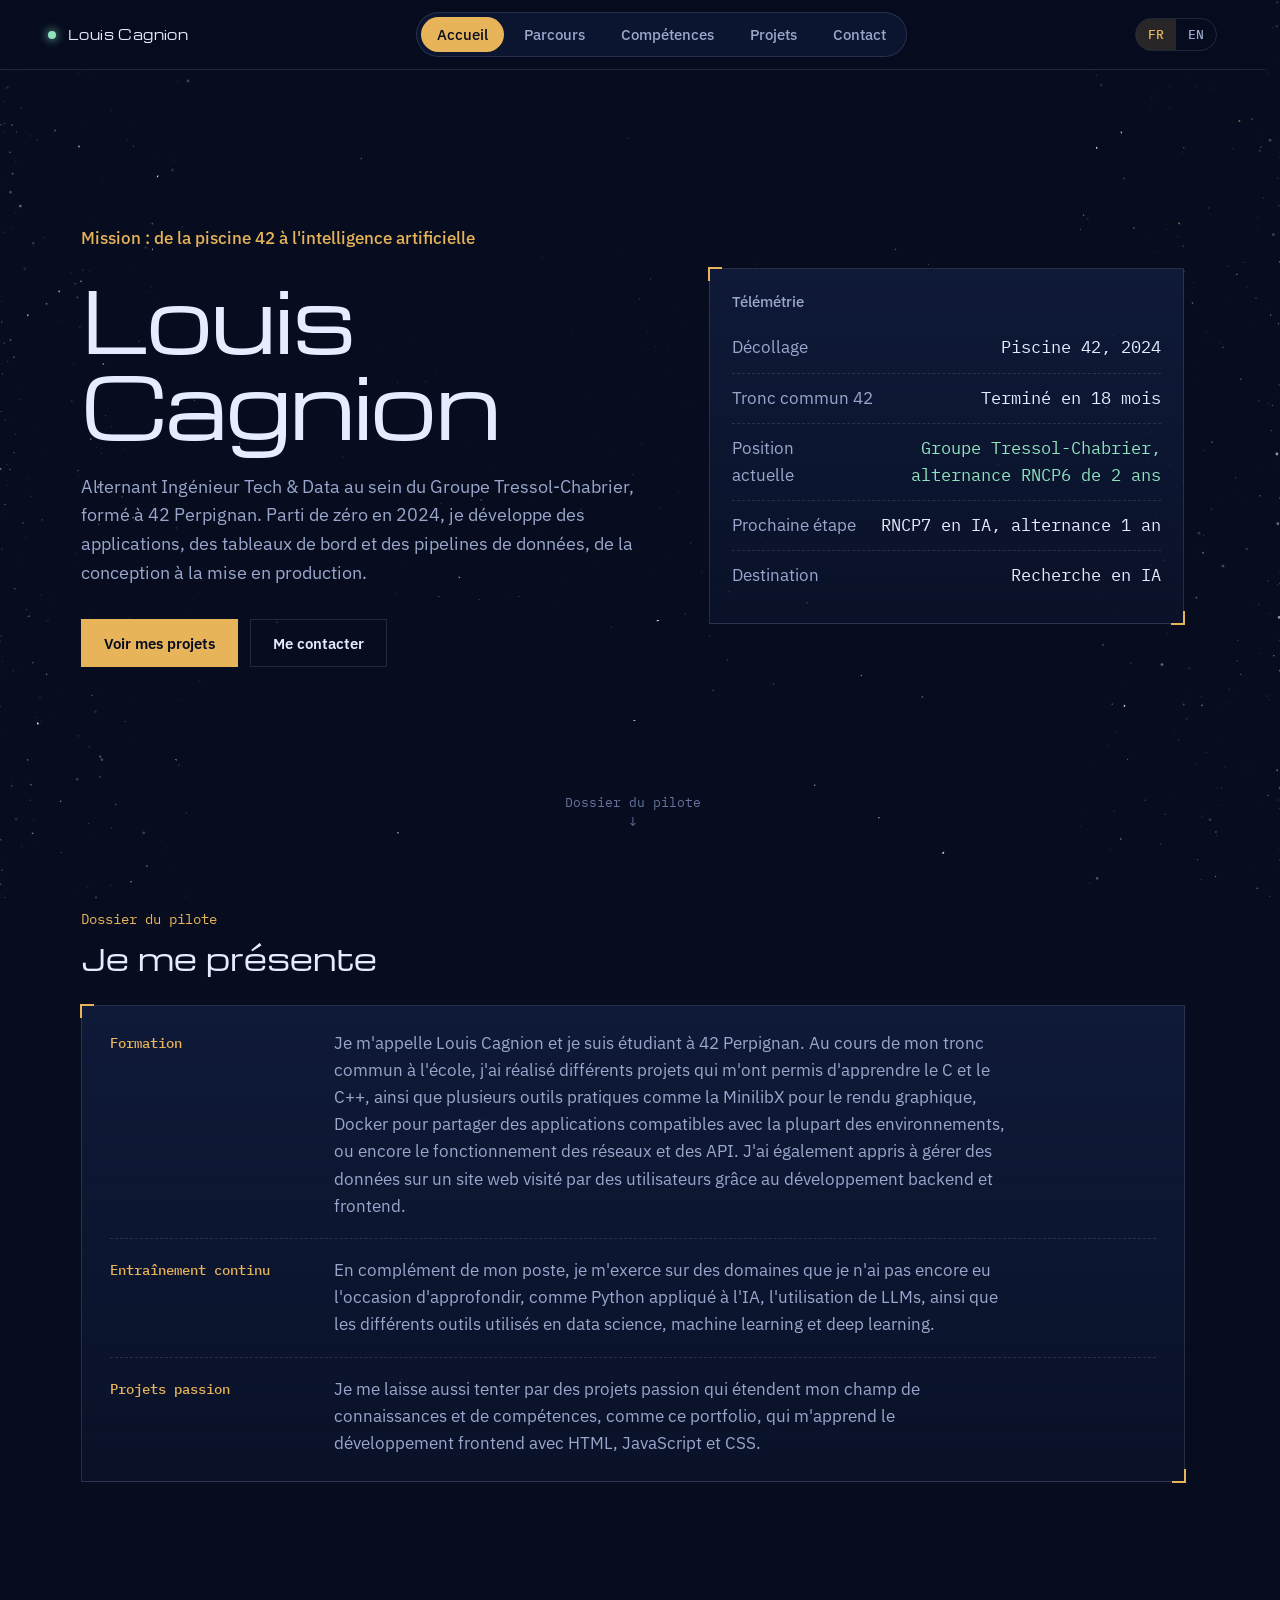
==== commit a71815d5: "WIP: partial Skills section mount, unverified (S8.C4) Left by a builder stopped before its report: s" ====
--- a/index.html
+++ b/index.html
@@ -16,6 +16,7 @@
     <link rel="stylesheet" href="css/home.css">
     <link rel="stylesheet" href="css/journey.css">
     <link rel="stylesheet" href="css/projects.css">
+    <link rel="stylesheet" href="css/skills.css">
 </head>
 <script src="js/boot-guard.js" defer></script>
 <script type="module" src="js/main.js" defer></script>
--- a/css/skills.css
+++ b/css/skills.css
@@ -0,0 +1,271 @@
+/*
+Compétences : mise en page de la rubrique (js/sections/skills.js), constellations et dessins
+des astres (js/sections/skills-art.js).
+Règles de la maquette (docs/design/prototype/prototype.template.html:143-207 et 300-307) ; le
+mouvement réduit est déjà coupé pour toutes les animations par css/layout.css.
+*/
+
+/* ───── Mise en page : plan, aide, panneau de compétence (vide au repos), légende ───── */
+.skills-layout {
+  position: relative;
+}
+
+.viz {
+  width: 100%;
+  height: 460px;
+  display: block;
+  transition: height var(--dur-height) var(--ease-inout);
+}
+
+.hint {
+  color: var(--faint);
+  font-size: 0.9rem;
+  margin: 10px 0 0;
+  transition: opacity 0.4s; /* 0,4 s : valeur de la maquette, sans jeton */
+}
+
+.skills-layout.focus .hint {
+  opacity: 0;
+}
+
+/* Au repos le panneau est invisible et inerte (attribut inert posé par skills.js) ;
+   0,3 s, 0,35 s et 0,8 s : valeurs de la maquette, sans jeton. */
+.focus-panel {
+  position: absolute;
+  top: 0;
+  right: 0;
+  bottom: 0;
+  width: min(46%, 540px);
+  overflow-x: hidden;
+  overflow-y: auto;
+  scrollbar-width: thin;
+  scrollbar-color: var(--line) transparent;
+  padding: 22px 24px;
+  background: color-mix(in srgb, var(--panel) 52%, transparent);
+  -webkit-backdrop-filter: blur(var(--blur));
+  backdrop-filter: blur(var(--blur));
+  opacity: 0;
+  visibility: hidden;
+  transform: translateX(24px);
+  transition:
+    opacity var(--dur-slow) 0.3s,
+    transform var(--dur-slow) 0.3s,
+    visibility 0s 0.8s;
+}
+
+.skills-layout.focus .focus-panel {
+  opacity: 1;
+  visibility: visible;
+  transform: none;
+  transition:
+    opacity var(--dur-slow) 0.35s,
+    transform var(--dur-slow) 0.35s,
+    visibility 0s;
+}
+
+/* Téléphone : le panneau passe sous le plan (collant pendant le déploiement) et remonte de
+   34vw sur lui ; absent au repos. */
+@media (max-width: 55em) {
+  .viz {
+    height: auto;
+  }
+
+  .skills-layout:not(.focus) .focus-panel {
+    display: none;
+  }
+
+  .skills-layout.focus .viz-wrap {
+    position: sticky;
+    top: var(--bar-h);
+    z-index: 0;
+  }
+
+  .focus-panel {
+    position: relative;
+    z-index: 1;
+    width: auto;
+    margin-top: -34vw;
+    overflow: visible;
+    transform: translateY(24px);
+  }
+
+  .skills-layout.focus .focus-panel {
+    transform: none;
+  }
+}
+
+/* Légende : une phrase, puis un astre par niveau. */
+.legend {
+  display: flex;
+  flex-wrap: wrap;
+  align-items: center;
+  gap: 10px 22px;
+  color: var(--faint);
+  font-size: 0.85rem;
+  margin-top: 18px;
+}
+
+.legend > span:first-child {
+  flex-basis: 100%;
+  color: var(--dim);
+}
+
+.mag {
+  display: inline-flex;
+  align-items: center;
+  gap: 8px;
+  white-space: nowrap;
+}
+
+/* Sous 880 px, une entrée trop longue pour la ligne (police agrandie) passe à la ligne. */
+@media (max-width: 55em) {
+  .mag {
+    white-space: normal;
+  }
+}
+
+.ico {
+  width: 26px;
+  height: 26px;
+  flex: none;
+  overflow: visible;
+}
+
+/* ───── Constellations ───── */
+.viz text {
+  font-family: var(--sans);
+}
+
+.const .link {
+  stroke: var(--link);
+  stroke-width: 1.3;
+  vector-effect: non-scaling-stroke;
+  transition: stroke 0.3s;
+}
+
+.const .group {
+  cursor: pointer;
+  transition: opacity 0.6s;
+}
+
+.const .group:focus {
+  outline: none;
+}
+
+.const .cell {
+  fill: transparent;
+}
+
+.const .group:hover .link,
+.const .group:focus-visible .link {
+  stroke: var(--accent-edge);
+}
+
+/* Anneau de focus de 2 px (trait de 4 px, la moitié hors de la cellule). */
+.const .group:focus-visible .cell {
+  stroke: var(--accent);
+  stroke-width: 4;
+  vector-effect: non-scaling-stroke;
+}
+
+.const .group:focus-visible .cname {
+  text-decoration: underline;
+}
+
+.const .name {
+  fill: var(--text);
+  font-size: calc(12.5px * var(--u, 1));
+  opacity: 0;
+  transition: opacity 0.3s;
+  pointer-events: none;
+}
+
+.const .group:hover .name {
+  opacity: 1;
+}
+
+.const .cname {
+  fill: var(--dim);
+  font-size: calc(14px * var(--u, 1));
+  font-weight: 600;
+  text-anchor: middle;
+  transition: opacity 0.4s;
+}
+
+.const .body {
+  pointer-events: none;
+}
+
+.const .body-in {
+  transform: scale(calc(var(--u, 1) * var(--bs, 1.4)));
+}
+
+/* ───── Constellation déployée ───── */
+.const.focused .group {
+  cursor: default;
+}
+
+.const.focused .group.dim {
+  opacity: 0.06;
+  pointer-events: none;
+}
+
+.const.focused .group.sel .name {
+  opacity: 1;
+  font-size: calc(14px * var(--u, 1));
+}
+
+.const.focused .group.sel .cname {
+  opacity: 0;
+}
+
+.const.focused .group.sel .link {
+  stroke: var(--link-sel);
+}
+
+.const.focused .st-g {
+  cursor: pointer;
+}
+
+.const .link.walk {
+  stroke: var(--accent) !important;
+  stroke-width: 2.4;
+}
+
+.const .st-g.cur .name {
+  fill: var(--accent);
+}
+
+/* ───── Astres (hors .const : la légende et la fiche les animent aussi) ───── */
+.b-glow {
+  transform-box: fill-box;
+  transform-origin: center;
+  animation: breathe 3s ease-in-out infinite;
+}
+
+.b-spin {
+  animation: body-spin 60s linear infinite;
+}
+
+.b-drift {
+  transform-box: fill-box;
+  transform-origin: center;
+  animation: body-drift 9s ease-in-out infinite;
+}
+
+.b-lava {
+  animation: lava 2.8s ease-in-out infinite;
+}
+
+@keyframes breathe {
+  50% {
+    transform: scale(1.18);
+    opacity: 0.75;
+  }
+}
+
+@keyframes lava {
+  50% {
+    filter: brightness(1.45) drop-shadow(0 0 2px var(--lava));
+  }
+}
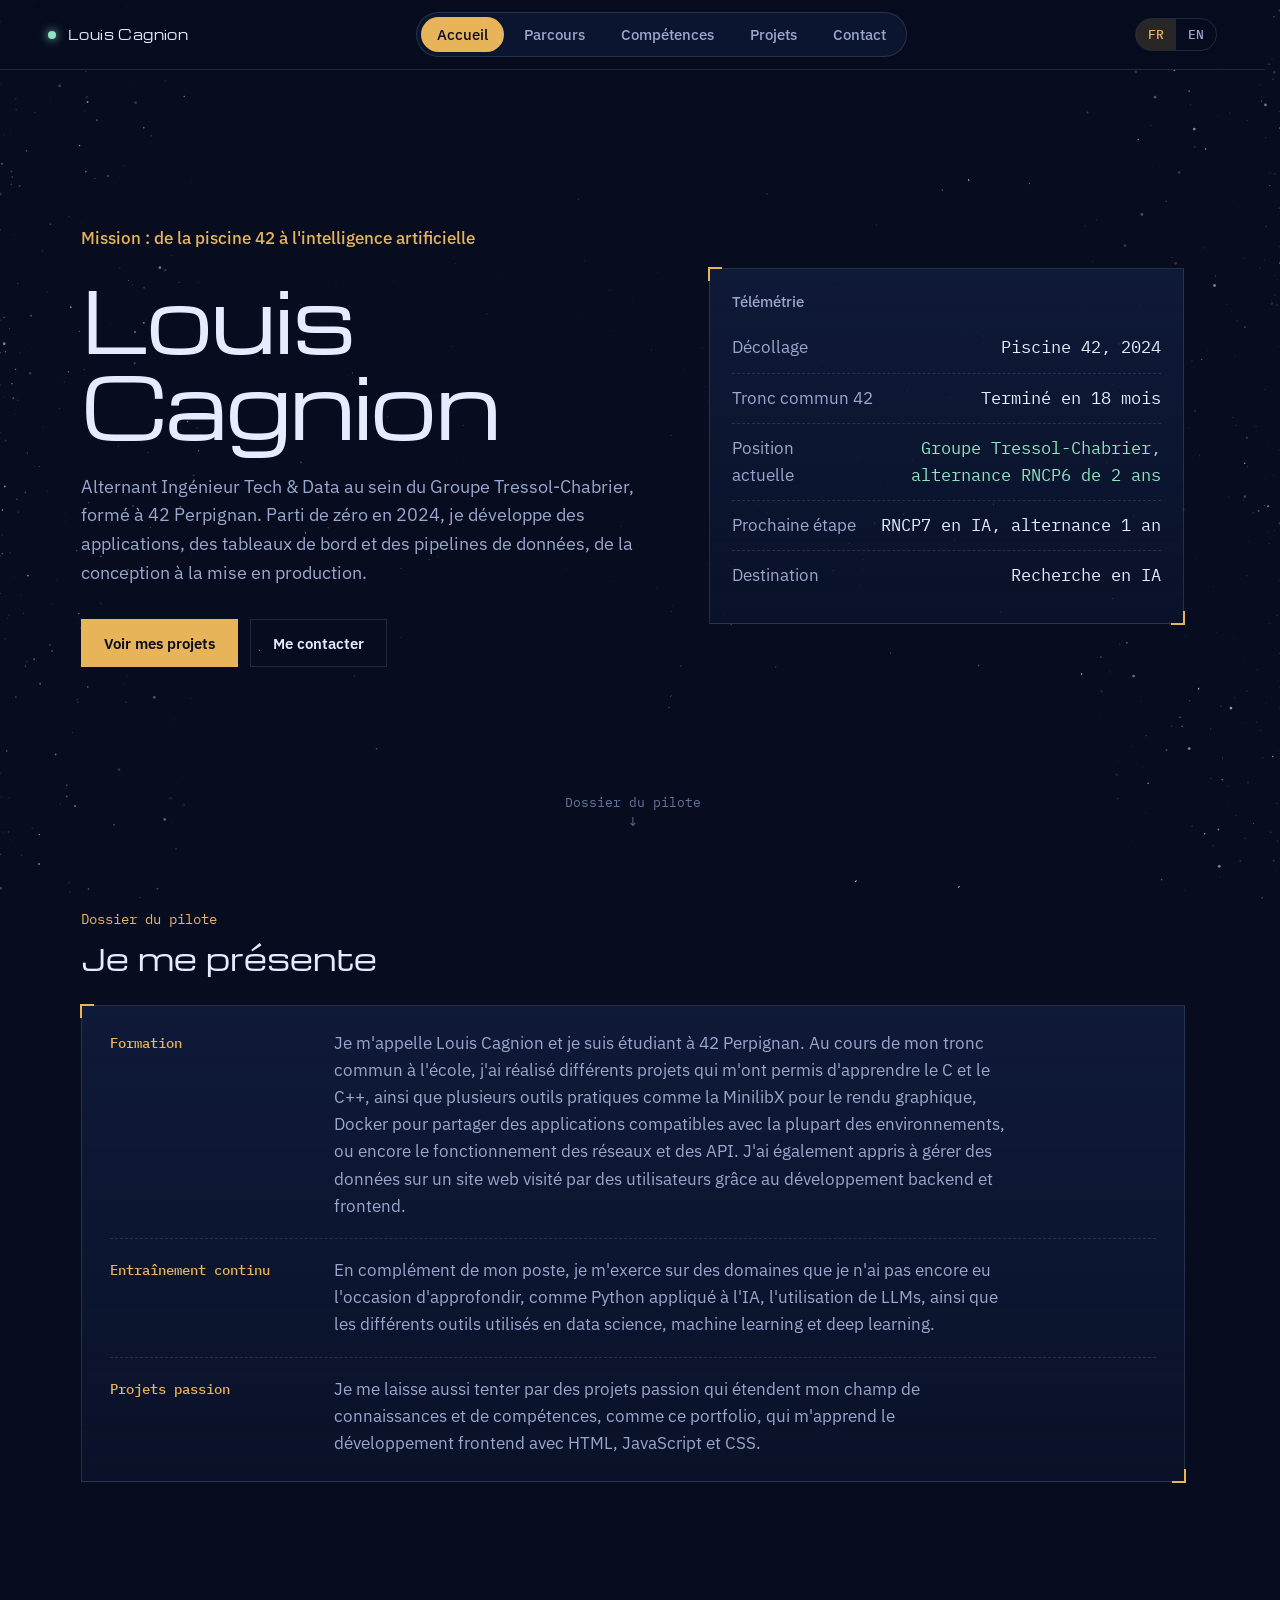
==== commit bc5cce84: "Ajouter la rubrique Contact : disque, copie avec repli et annonces (S9) Module contact.js (copie de " ====
--- a/index.html
+++ b/index.html
@@ -17,6 +17,7 @@
     <link rel="stylesheet" href="css/journey.css">
     <link rel="stylesheet" href="css/projects.css">
     <link rel="stylesheet" href="css/skills.css">
+    <link rel="stylesheet" href="css/contact.css">
 </head>
 <script src="js/boot-guard.js" defer></script>
 <script type="module" src="js/main.js" defer></script>
--- a/css/projects.css
+++ b/css/projects.css
@@ -225,6 +225,13 @@
   stroke: none;
 }
 
+/* Décision de Louis du 13/10/2026 : zones visibles dans la Piscine zoomée, teinte --live */
+.sys.on .planet.nearest .pl-hit {
+  fill: color-mix(in srgb, var(--live) 6%, transparent);
+  stroke: color-mix(in srgb, var(--live) 35%, transparent);
+  stroke-width: 1px;
+}
+
 .sys.on .planet.nearest,
 .sys.on .planet.nearest .pl-label {
   pointer-events: none;
--- a/css/skills.css
+++ b/css/skills.css
@@ -94,6 +94,101 @@
   }
 }
 
+/* ───── Panneau de compétence (js/sections/skills-panel.js) ───── */
+.focus-panel .ctitle {
+  margin: 18px 0 12px;
+}
+
+.chips {
+  display: flex;
+  flex-wrap: wrap;
+  gap: 6px;
+  margin: 0 0 18px;
+}
+
+.chips button {
+  border: 1px solid var(--line);
+  background: none;
+  color: var(--dim);
+  font: 500 0.88rem var(--sans);
+  padding: 6px 12px;
+  cursor: pointer;
+}
+
+.chips button:hover {
+  color: var(--text);
+  border-color: color-mix(in srgb, var(--accent) 50%, transparent);
+}
+
+.chips button[aria-pressed="true"] {
+  color: var(--accent-ink);
+  background: var(--accent);
+  border-color: var(--accent);
+}
+
+/* Détail imbriqué : ni bordure ni coins ; fondu de 0,3 s pendant un saut (maquette). */
+.skill {
+  margin-top: 0;
+  padding: 0;
+  border: 0;
+  background: none;
+  transition:
+    opacity 0.3s,
+    transform 0.3s;
+}
+
+.skill::before,
+.skill::after {
+  display: none;
+}
+
+.skill.traveling {
+  opacity: 0;
+  transform: translateY(8px);
+}
+
+.skill header {
+  display: flex;
+  justify-content: space-between;
+  align-items: flex-start;
+  gap: 16px;
+}
+
+.skill h3 {
+  font-family: var(--display);
+  font-weight: 400;
+  font-size: 1.1rem;
+  line-height: 1.4;
+  margin: 0 0 4px;
+}
+
+.skill .body {
+  color: var(--dim);
+}
+
+.skill .lvl {
+  display: inline-flex;
+  align-items: center;
+  gap: 8px;
+  color: var(--dim);
+  font-size: 0.9rem;
+  margin-top: 2px;
+}
+
+.related {
+  margin: 18px 0 0;
+}
+
+.related p {
+  margin: 0 0 8px;
+  color: var(--faint);
+  font-size: 0.85rem;
+}
+
+.related .chips {
+  margin: 0;
+}
+
 /* Légende : une phrase, puis un astre par niveau. */
 .legend {
   display: flex;
--- a/css/contact.css
+++ b/css/contact.css
@@ -0,0 +1,252 @@
+/*
+Contact : disque d'or (js/sections/contact.js et contact-disc.js). Règles de la maquette
+(docs/design/prototype/prototype.template.html:260-294) ; le mouvement réduit est déjà coupé
+pour toutes les animations par css/layout.css. Les dorés du disque et les opacités d'ombre
+n'ont pas de jeton : valeurs de la maquette, notées à leur règle.
+*/
+
+/* ───── Mise en page : disque et message côte à côte, une colonne sur téléphone ───── */
+#contact .record-wrap {
+  display: grid;
+  grid-template-columns: minmax(0, 1fr) minmax(0, 1fr);
+  grid-template-areas: "disc msg";
+  gap: 0 48px;
+  align-items: center;
+  margin-top: 28px;
+}
+
+#contact .disc {
+  grid-area: disc;
+  width: 100%;
+  max-width: 460px;
+  justify-self: center;
+  overflow: visible;
+  filter: drop-shadow(var(--shadow-disc));
+}
+
+#contact .msg {
+  grid-area: msg;
+}
+
+#contact .msg h3 {
+  font-family: var(--display);
+  font-weight: 400;
+  font-size: 1.15rem;
+  margin: 0 0 10px;
+  line-height: 1.5;
+}
+
+#contact .msg p {
+  color: var(--dim);
+  margin: 0 0 14px;
+}
+
+/* Lue seulement par les lecteurs d'écran : les arcs gravés disent déjà aux voyants où mène
+   un sillon. */
+#contact .rec-status {
+  position: absolute;
+  width: 1px;
+  height: 1px;
+  margin: 0;
+  overflow: hidden;
+  clip-path: inset(50%);
+  white-space: nowrap;
+}
+
+#contact .rec-hint {
+  display: none;
+}
+
+/* ───── Disque : or, reflet, sillons, gravures ───── */
+#contact .gold-0 {
+  stop-color: #ffe7a8;
+}
+
+#contact .gold-1 {
+  stop-color: var(--accent);
+}
+
+#contact .gold-2 {
+  stop-color: #b47a2a;
+}
+
+#contact .gold-3 {
+  stop-color: #7a4f17;
+}
+
+#contact .sheen-edge {
+  stop-color: #fff;
+  stop-opacity: 0;
+}
+
+#contact .sheen-core {
+  stop-color: #fff;
+  stop-opacity: 0.35;
+}
+
+#contact .face {
+  fill: url(#recGold);
+}
+
+#contact .sheen {
+  fill: url(#recSheen);
+  opacity: 0.6;
+}
+
+#contact .rec-label {
+  fill: #d9a54d;
+  stroke: var(--engrave);
+  stroke-width: 1.5;
+  transition: filter var(--dur-fast);
+}
+
+#contact .rec-label.hot {
+  filter: brightness(1.12);
+}
+
+#contact .spindle {
+  fill: #5a3b10;
+}
+
+#contact .grooves {
+  animation: contact-turn 60s linear infinite;
+  transform-origin: 0 0;
+}
+
+#contact .grooves circle {
+  fill: none;
+  stroke: var(--groove);
+  stroke-width: 0.7;
+}
+
+@keyframes contact-turn {
+  to {
+    transform: rotate(360deg);
+  }
+}
+
+#contact .groove-track {
+  fill: none;
+  stroke: var(--groove);
+  stroke-width: 7;
+  transition: stroke var(--dur), filter var(--dur);
+}
+
+#contact .groove-track.lit {
+  stroke: var(--groove-lit);
+  filter: drop-shadow(0 0 6px #ffd27a);
+}
+
+#contact .engrave {
+  fill: none;
+  stroke: var(--engrave);
+  stroke-width: 1.1;
+  stroke-linecap: round;
+}
+
+#contact .engrave-dot {
+  fill: var(--engrave);
+}
+
+#contact .engrave-text {
+  fill: var(--engrave-text);
+  font: 600 9.5px var(--mono);
+  letter-spacing: 1.5px;
+}
+
+#contact .arc-name {
+  fill: var(--arc-ink);
+  font: 700 15px var(--mono);
+  letter-spacing: 2.5px;
+  dominant-baseline: central;
+  paint-order: stroke;
+  stroke: var(--arc-halo);
+  stroke-width: 2px;
+  opacity: 0;
+  transition: opacity var(--dur);
+  pointer-events: none;
+}
+
+#contact .arc-name.on {
+  opacity: 1;
+}
+
+/* ───── Zones actives : anneaux larges des sillons, cœur ───── */
+#contact .rec-hit {
+  cursor: pointer;
+}
+
+#contact .rec-hit:focus {
+  outline: none;
+}
+
+#contact .rec-hit .ring {
+  fill: none;
+  stroke: transparent;
+  pointer-events: stroke;
+}
+
+#contact .rec-hit .core {
+  fill: transparent;
+}
+
+#contact .rec-hit:focus-visible .core {
+  stroke: #fff3cf;
+  stroke-width: 2;
+}
+
+/* ───── Téléphone : le disque se verrouille, puis s'ouvre sur sa moitié haute ───── */
+@media (max-width: 51.25em) {
+  #contact .record-wrap {
+    grid-template-columns: 1fr;
+    grid-template-areas:
+      "msg"
+      "disc"
+      "hint";
+    gap: 12px;
+  }
+
+  #contact .disc {
+    max-width: 320px;
+  }
+
+  /* Les sillons sont trop fins au doigt : le disque s'ouvre d'abord sur sa moitié haute. */
+  #contact .disc.locked {
+    cursor: pointer;
+    animation: contact-call 3s ease-in-out infinite;
+  }
+
+  #contact .disc.locked .hits,
+  #contact .disc.locked .rec-hit .ring {
+    pointer-events: none;
+  }
+
+  #contact .disc.open {
+    max-width: none;
+    overflow: hidden;
+  }
+
+  #contact .disc.open .arc-name {
+    opacity: 1;
+  }
+
+  #contact .rec-hint {
+    grid-area: hint;
+    justify-self: center;
+    display: inline-flex;
+    align-items: center;
+    min-height: 44px;
+    padding: 10px 16px;
+    border: 1px solid var(--line);
+    background: none;
+    color: var(--accent);
+    font: 500 0.85rem var(--mono);
+    cursor: pointer;
+  }
+}
+
+@keyframes contact-call {
+  50% {
+    filter: drop-shadow(var(--shadow-disc)) drop-shadow(var(--glow-disc));
+  }
+}
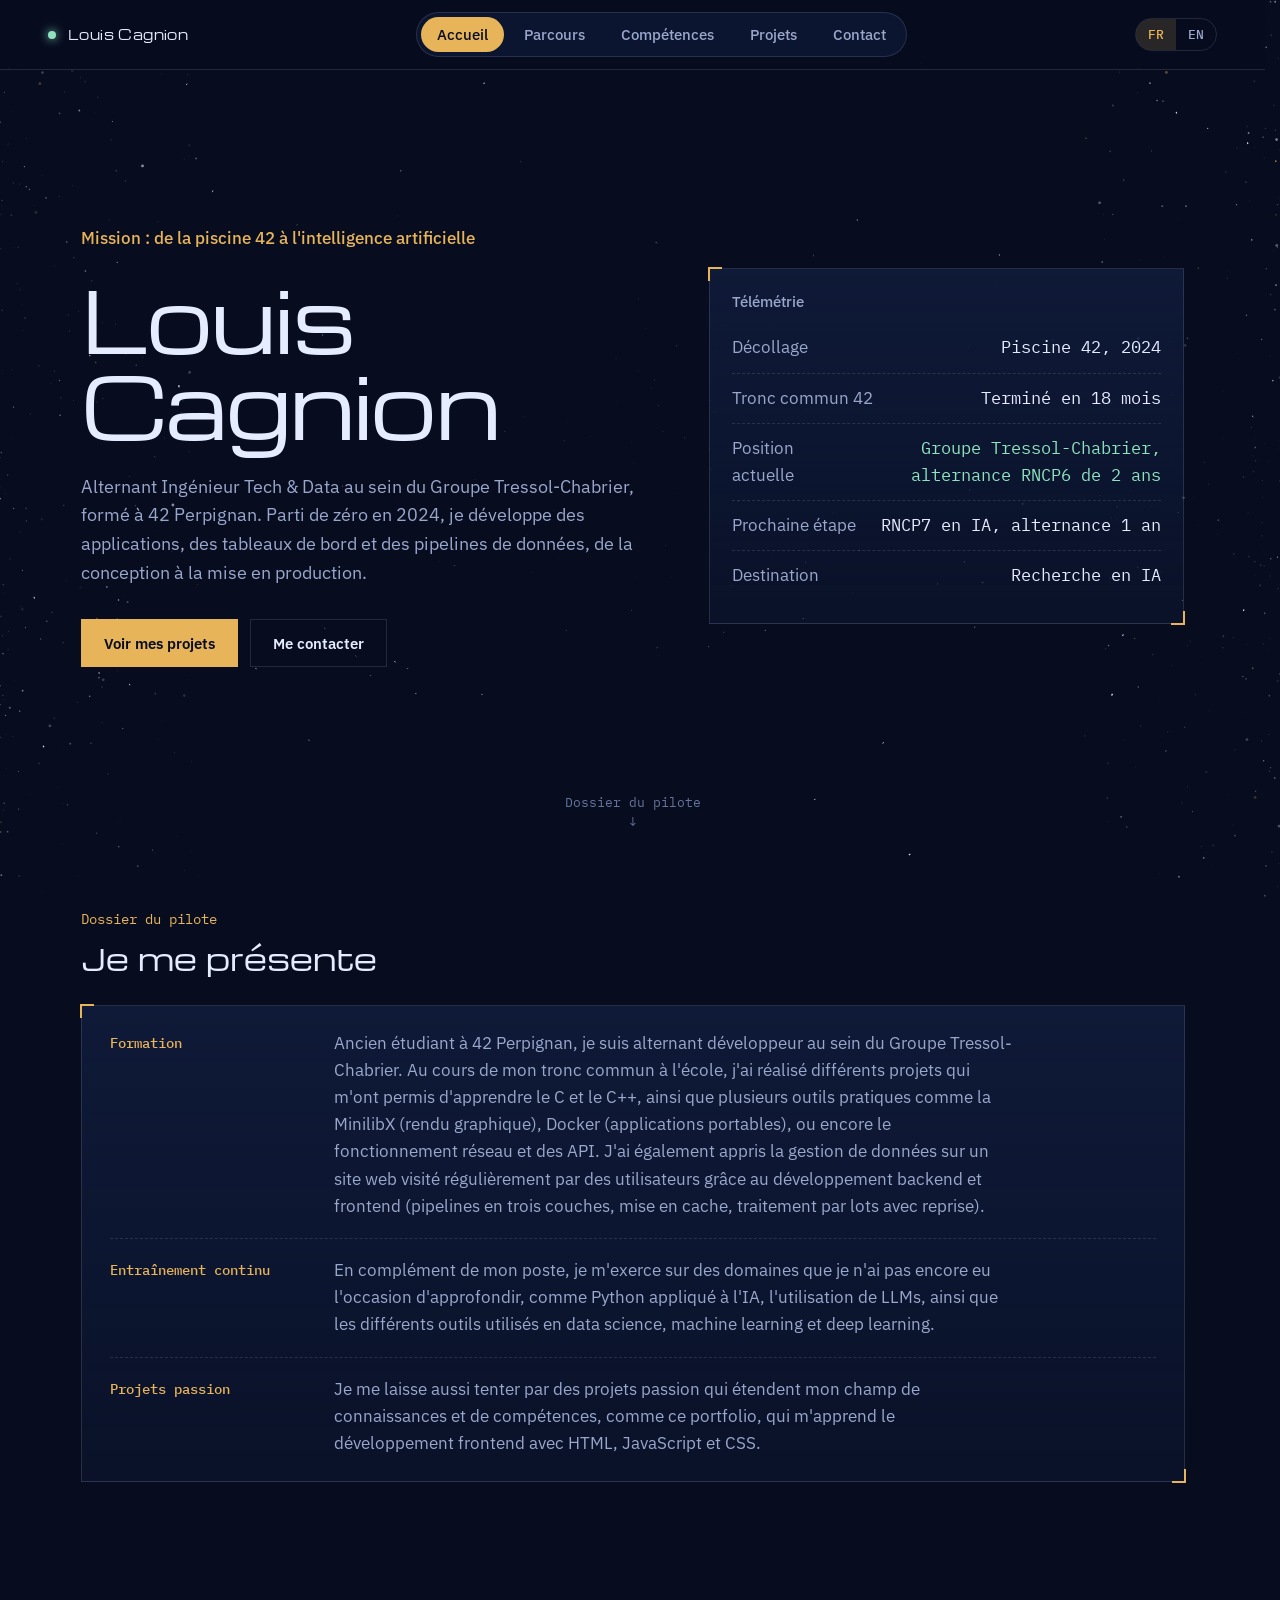
==== commit 42594681: "Reporter les corrections de textes de Louis, avec leur traduction anglaise Co-Authored-By: Claude So" ====
--- a/index.html
+++ b/index.html
@@ -50,7 +50,7 @@
                     Réessayer
                 </button>
                 <button type="button" class="btn" data-action="switch-lang">
-                    Voir le site en anglais
+                    Essayer en anglais
                 </button>
             </div>
         </div>
@@ -64,15 +64,18 @@
                 pilote et tout s'est effondré. Vérifie ta connexion, puis réessaie.
             </p>
             <p data-key="errors.timeout">
-                Le délai de chargement est dépassé. Réessaie dans un instant.
+                L'ordinateur quantique a changé l'état d'un bit hors limites et le chargement
+                tend maintenant vers l'infini. Réessaie dans un instant.
             </p>
             <p data-key="errors.http">
                 Nos particules intriquées se sont emmêlées : le pilote a reçu un chat à la fois
                 mort et vivant au lieu du site (code {status}).
             </p>
-            <p data-key="errors.json">Le fichier de contenu est invalide (JSON illisible).</p>
+            <p data-key="errors.json">Qui est JSON ? (JSON illisible).</p>
             <p data-key="errors.schema">
-                Le contenu est incomplet : le champ {path} est manquant ou invalide.
+                Le contenu est incomplet : le champ {path} est entré en collision avec son
+                antimatière et a provoqué des explosions partout entre le vaisseau et le centre
+                de contrôle.
             </p>
             <p data-key="errors.unexpected">
                 L'intrication quantique a tenté de se faire avec les particules d'une autre
@@ -80,7 +83,7 @@
             </p>
             <p data-key="errors.boot">L'intrication quantique s'est rompue.</p>
             <p data-key="errors.retry">Réessayer</p>
-            <p data-key="errors.langSwitch">Voir le site en anglais</p>
+            <p data-key="errors.langSwitch">Essayer en anglais</p>
         </template>
         <template data-lang="en">
             <p data-key="loading">Attempting to connect with the pilot…</p>
@@ -91,14 +94,18 @@
                 Quantum entanglement was supposed to be instant, but someone looked at the
                 pilot and everything collapsed. Check your connection, then try again.
             </p>
-            <p data-key="errors.timeout">Loading timed out. Try again in a moment.</p>
+            <p data-key="errors.timeout">
+                The quantum computer changed the state of an out-of-bounds bit and loading now
+                tends toward infinity. Try again in a moment.
+            </p>
             <p data-key="errors.http">
                 Our entangled particles got tangled up: the pilot received a cat both dead and
                 alive instead of the site (code {status}).
             </p>
-            <p data-key="errors.json">The content file is invalid (unreadable JSON).</p>
+            <p data-key="errors.json">Who is JSON? (unreadable JSON).</p>
             <p data-key="errors.schema">
-                The content is incomplete: the field {path} is missing or invalid.
+                The content is incomplete: the field {path} collided with its antimatter and
+                caused explosions everywhere between the ship and mission control.
             </p>
             <p data-key="errors.unexpected">
                 Quantum entanglement tried to form with particles from another timeline.
@@ -106,7 +113,7 @@
             </p>
             <p data-key="errors.boot">Quantum entanglement has been broken.</p>
             <p data-key="errors.retry">Retry</p>
-            <p data-key="errors.langSwitch">View the site in French</p>
+            <p data-key="errors.langSwitch">Try in French</p>
         </template>
     </section>
     <main>
--- a/css/layout.css
+++ b/css/layout.css
@@ -208,7 +208,8 @@
 }
 
 .body a,
-.lede a {
+.lede a,
+.devpedia a {
   color: var(--accent);
   text-decoration: none;
   background: linear-gradient(currentColor, currentColor) 0 100% / 100% 1px no-repeat;
@@ -217,14 +218,16 @@
 }
 
 .body a:focus-visible,
-.lede a:focus-visible {
+.lede a:focus-visible,
+.devpedia a:focus-visible {
   background-size: 100% 2px;
   color: var(--accent-hover);
 }
 
 @media (hover: hover) {
   .body a:hover,
-  .lede a:hover {
+  .lede a:hover,
+  .devpedia a:hover {
     background-size: 100% 2px;
     color: var(--accent-hover);
   }
--- a/css/skills.css
+++ b/css/skills.css
@@ -6,6 +6,12 @@
 */
 
 /* ───── Mise en page : plan, aide, panneau de compétence (vide au repos), légende ───── */
+/* Pas d'ancrage de défilement : le plan change de hauteur pendant un déploiement et Chrome
+   annulerait le défilement vers lui (téléphone). */
+#skills {
+  overflow-anchor: none;
+}
+
 .skills-layout {
   position: relative;
 }
@@ -17,6 +23,11 @@
   transition: height var(--dur-height) var(--ease-inout);
 }
 
+/* Déployé au bureau : plan de 540 px (sur téléphone, skills-focus.js anime des pixels). */
+.viz.focused {
+  height: 540px;
+}
+
 .hint {
   color: var(--faint);
   font-size: 0.9rem;
@@ -24,8 +35,11 @@
   transition: opacity 0.4s; /* 0,4 s : valeur de la maquette, sans jeton */
 }
 
+/* Masquée aussi pour les lecteurs d'écran, une fois le fondu fini. */
 .skills-layout.focus .hint {
   opacity: 0;
+  visibility: hidden;
+  transition: opacity 0.4s, visibility 0s 0.4s;
 }
 
 /* Au repos le panneau est invisible et inerte (attribut inert posé par skills.js) ;
@@ -66,12 +80,24 @@
 /* Téléphone : le panneau passe sous le plan (collant pendant le déploiement) et remonte de
    34vw sur lui ; absent au repos. */
 @media (max-width: 55em) {
-  .viz {
+  .viz,
+  .viz.focused {
     height: auto;
   }
 
-  .skills-layout:not(.focus) .focus-panel {
+  .skills-layout:not(.focus):not(.leaving) .focus-panel {
     display: none;
+  }
+
+  /* Retour : le panneau, masqué d'emblée, reste dans le flux et se replie (--fold de 1 à 0,
+     posé par skills-focus.js) pendant que le plan regrandit. */
+  .skills-layout.leaving .focus-panel {
+    visibility: hidden;
+    transition: none;
+    overflow: hidden;
+    height: calc(var(--fold-h) * var(--fold));
+    margin-top: calc(-34vw * var(--fold));
+    padding-block: calc(22px * var(--fold));
   }
 
   .skills-layout.focus .viz-wrap {
@@ -149,6 +175,7 @@
 
 .skill header {
   display: flex;
+  flex-wrap: wrap; /* police agrandie : les flèches passent sous le nom */
   justify-content: space-between;
   align-items: flex-start;
   gap: 16px;
@@ -187,6 +214,13 @@
 
 .related .chips {
   margin: 0;
+}
+
+/* Lien Devpedia : une phrase sous le plan, sur toute la largeur de la rubrique. */
+.devpedia {
+  margin: 18px 0 0;
+  color: var(--dim);
+  font-size: 0.95rem;
 }
 
 /* Légende : une phrase, puis un astre par niveau. */
@@ -322,6 +356,17 @@
   cursor: pointer;
 }
 
+/* Étoile focalisable (déploiement seulement) : anneau de 2 px sur sa zone cliquable. */
+.const .st-g:focus {
+  outline: none;
+}
+
+.const .st-g:focus-visible circle {
+  stroke: var(--accent);
+  stroke-width: 2;
+  vector-effect: non-scaling-stroke;
+}
+
 .const .link.walk {
   stroke: var(--accent) !important;
   stroke-width: 2.4;
--- a/css/contact.css
+++ b/css/contact.css
@@ -190,9 +190,20 @@
   fill: transparent;
 }
 
+/* Anneau sombre : l'or rend le clair illisible (6,49:1 pour --arc-ink sur #d9a54d). */
 #contact .rec-hit:focus-visible .core {
-  stroke: #fff3cf;
+  stroke: var(--arc-ink);
   stroke-width: 2;
+}
+
+/* Sillon focalisé au clavier : un trait sombre de 2 px de chaque côté de la piste allumée. */
+#contact .disc:has(.rec-hit:focus-visible) .groove-track.lit {
+  filter:
+    drop-shadow(2px 0 0 var(--arc-ink))
+    drop-shadow(-2px 0 0 var(--arc-ink))
+    drop-shadow(0 2px 0 var(--arc-ink))
+    drop-shadow(0 -2px 0 var(--arc-ink))
+    drop-shadow(0 0 6px #ffd27a);
 }
 
 /* ───── Téléphone : le disque se verrouille, puis s'ouvre sur sa moitié haute ───── */
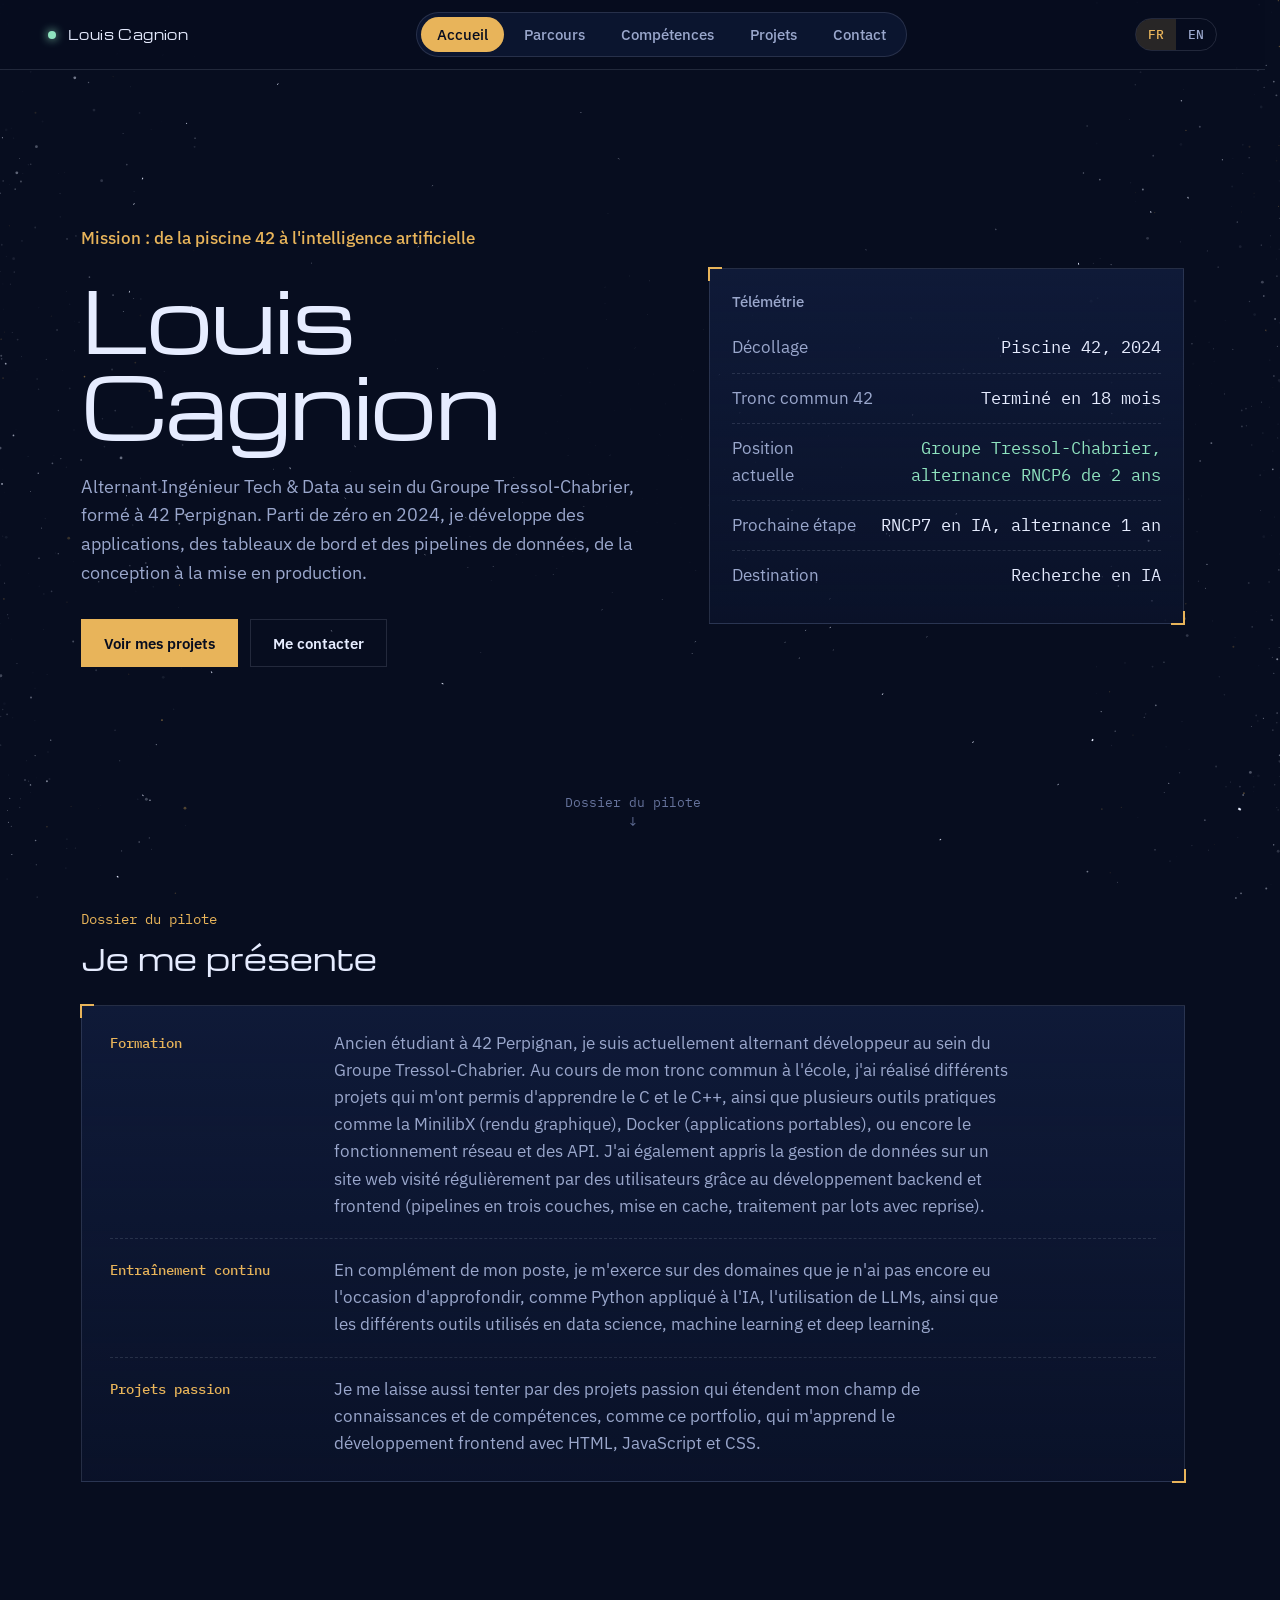
==== commit 364c9a96: "Ajouter la phrase d'indice à l'écran d'erreur (V1.F2) Co-Authored-By: Claude Sonnet 5.5 <noreply@ant" ====
--- a/index.html
+++ b/index.html
@@ -45,6 +45,7 @@
                 </p>
             </noscript>
             <div class="status-bar" aria-hidden="true"><i></i></div>
+            <p class="status-hint" id="status-hint"></p>
             <div class="status-actions">
                 <button type="button" class="btn primary" data-action="retry">
                     Réessayer
@@ -84,6 +85,10 @@
             <p data-key="errors.boot">L'intrication quantique s'est rompue.</p>
             <p data-key="errors.retry">Réessayer</p>
             <p data-key="errors.langSwitch">Essayer en anglais</p>
+            <p data-key="errors.langHint">
+                Babel a restitué le texte dans une langue que notre univers ne peut pas
+                comprendre.
+            </p>
         </template>
         <template data-lang="en">
             <p data-key="loading">Attempting to connect with the pilot…</p>
@@ -114,6 +119,9 @@
             <p data-key="errors.boot">Quantum entanglement has been broken.</p>
             <p data-key="errors.retry">Retry</p>
             <p data-key="errors.langSwitch">Try in French</p>
+            <p data-key="errors.langHint">
+                Babel returned the text in a language our universe cannot understand.
+            </p>
         </template>
     </section>
     <main>
--- a/css/layout.css
+++ b/css/layout.css
@@ -392,6 +392,22 @@
   padding-bottom: 11px;
 }
 
+/* Indice d'erreur (#status-hint) : sous la barre, au-dessus des boutons. Qualifié par .status
+pour dépasser « .status p » (margin: 0) ; la couleur reste celle de « .status p ». */
+.status .status-hint {
+  margin: 28px 0 0;
+  font-size: 0.92rem;
+  opacity: 0.85;
+}
+
+[data-state="loading"] .status-hint {
+  display: none;
+}
+
+.status-hint + .status-actions {
+  margin-top: 14px;
+}
+
 /* Panneau « contenu indisponible » d'une rubrique : à 32 px du chapeau (sa marge haute
 l'emporte sur celle du chapeau) et jamais plus large que la colonne. */
 .view .status {
